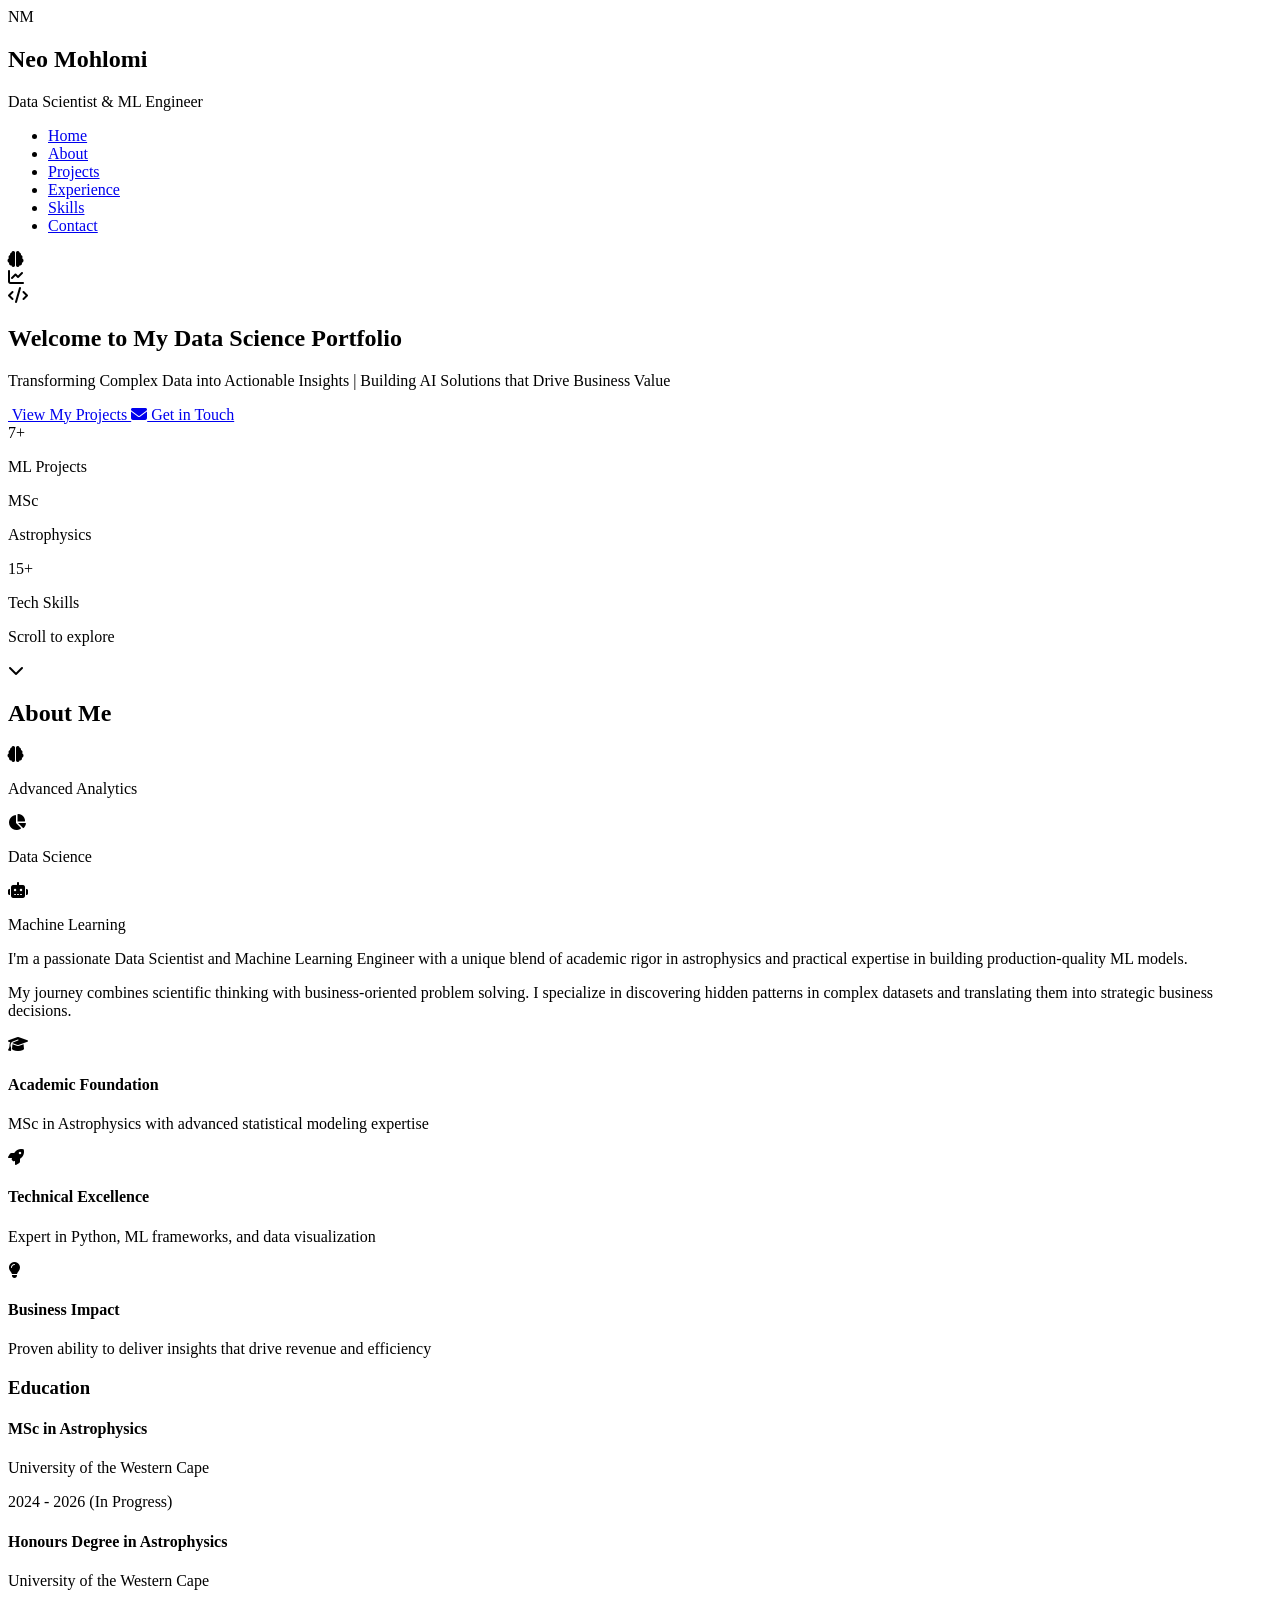
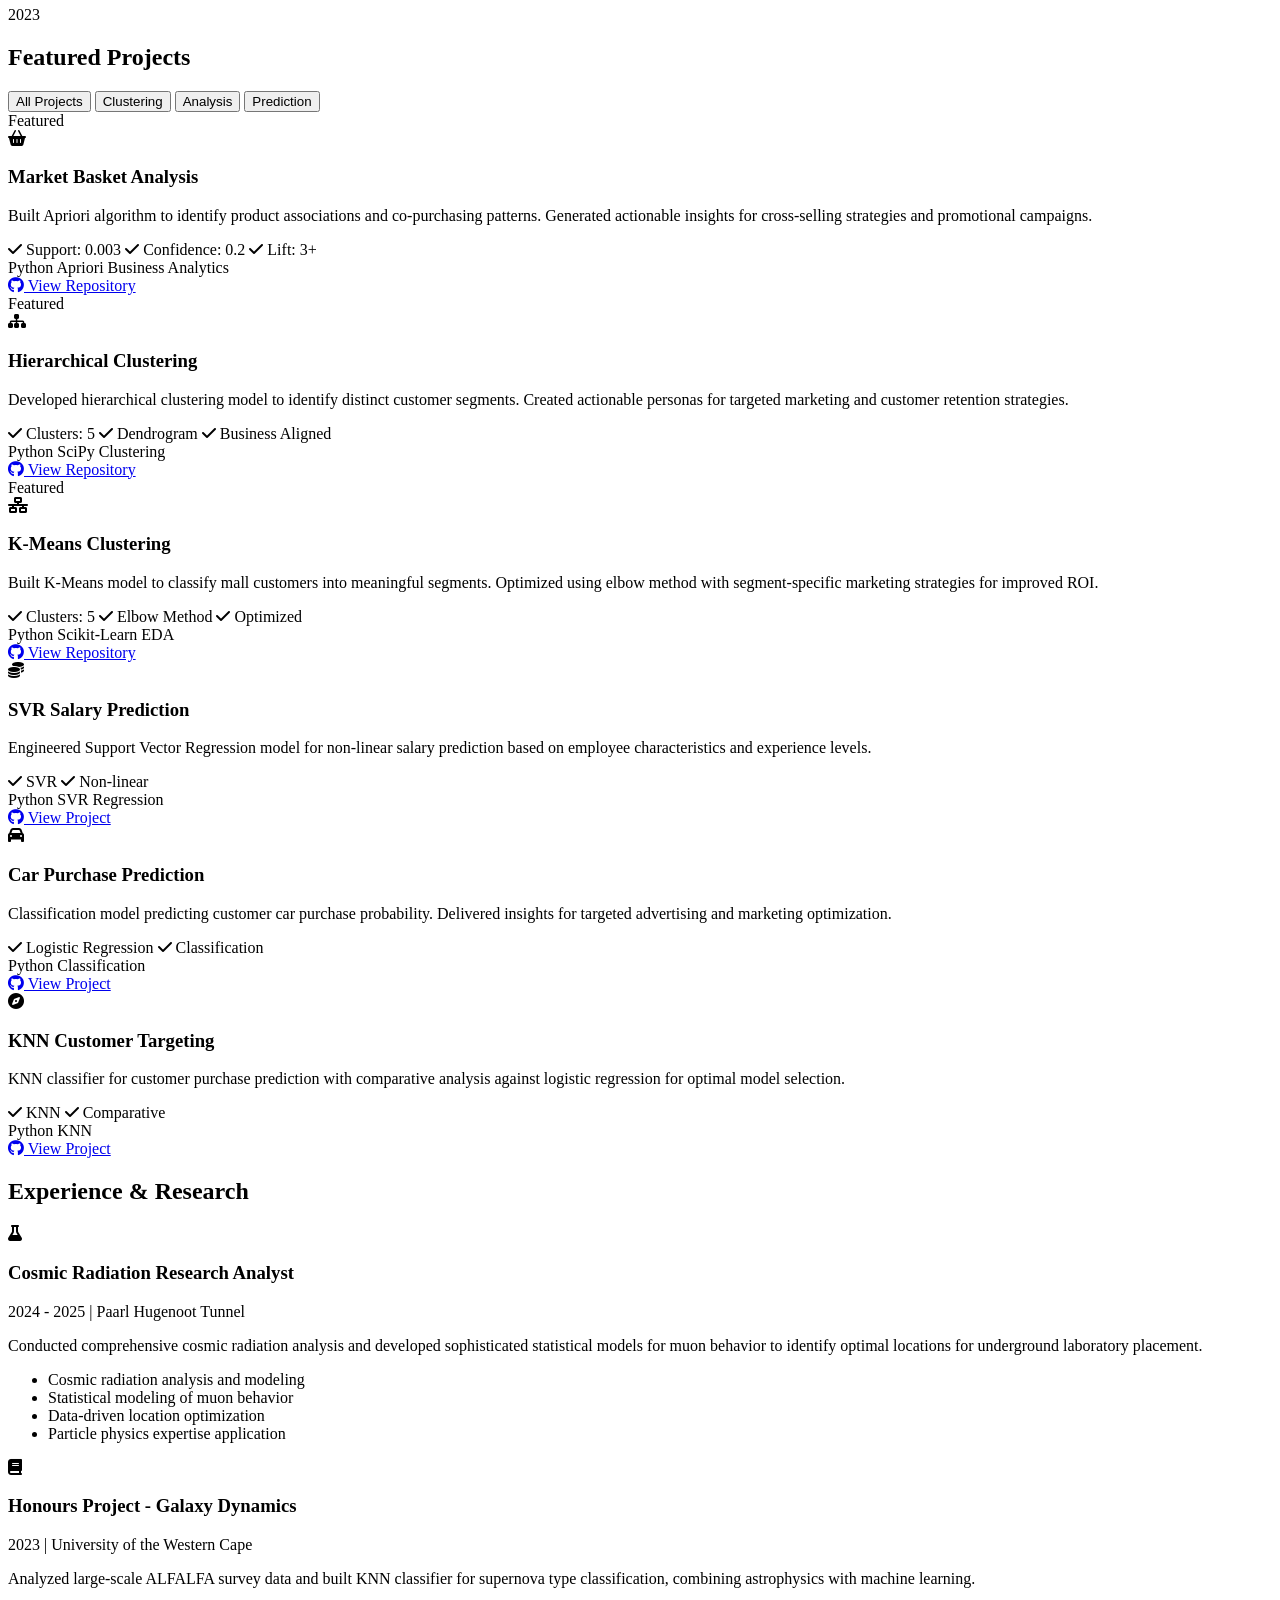
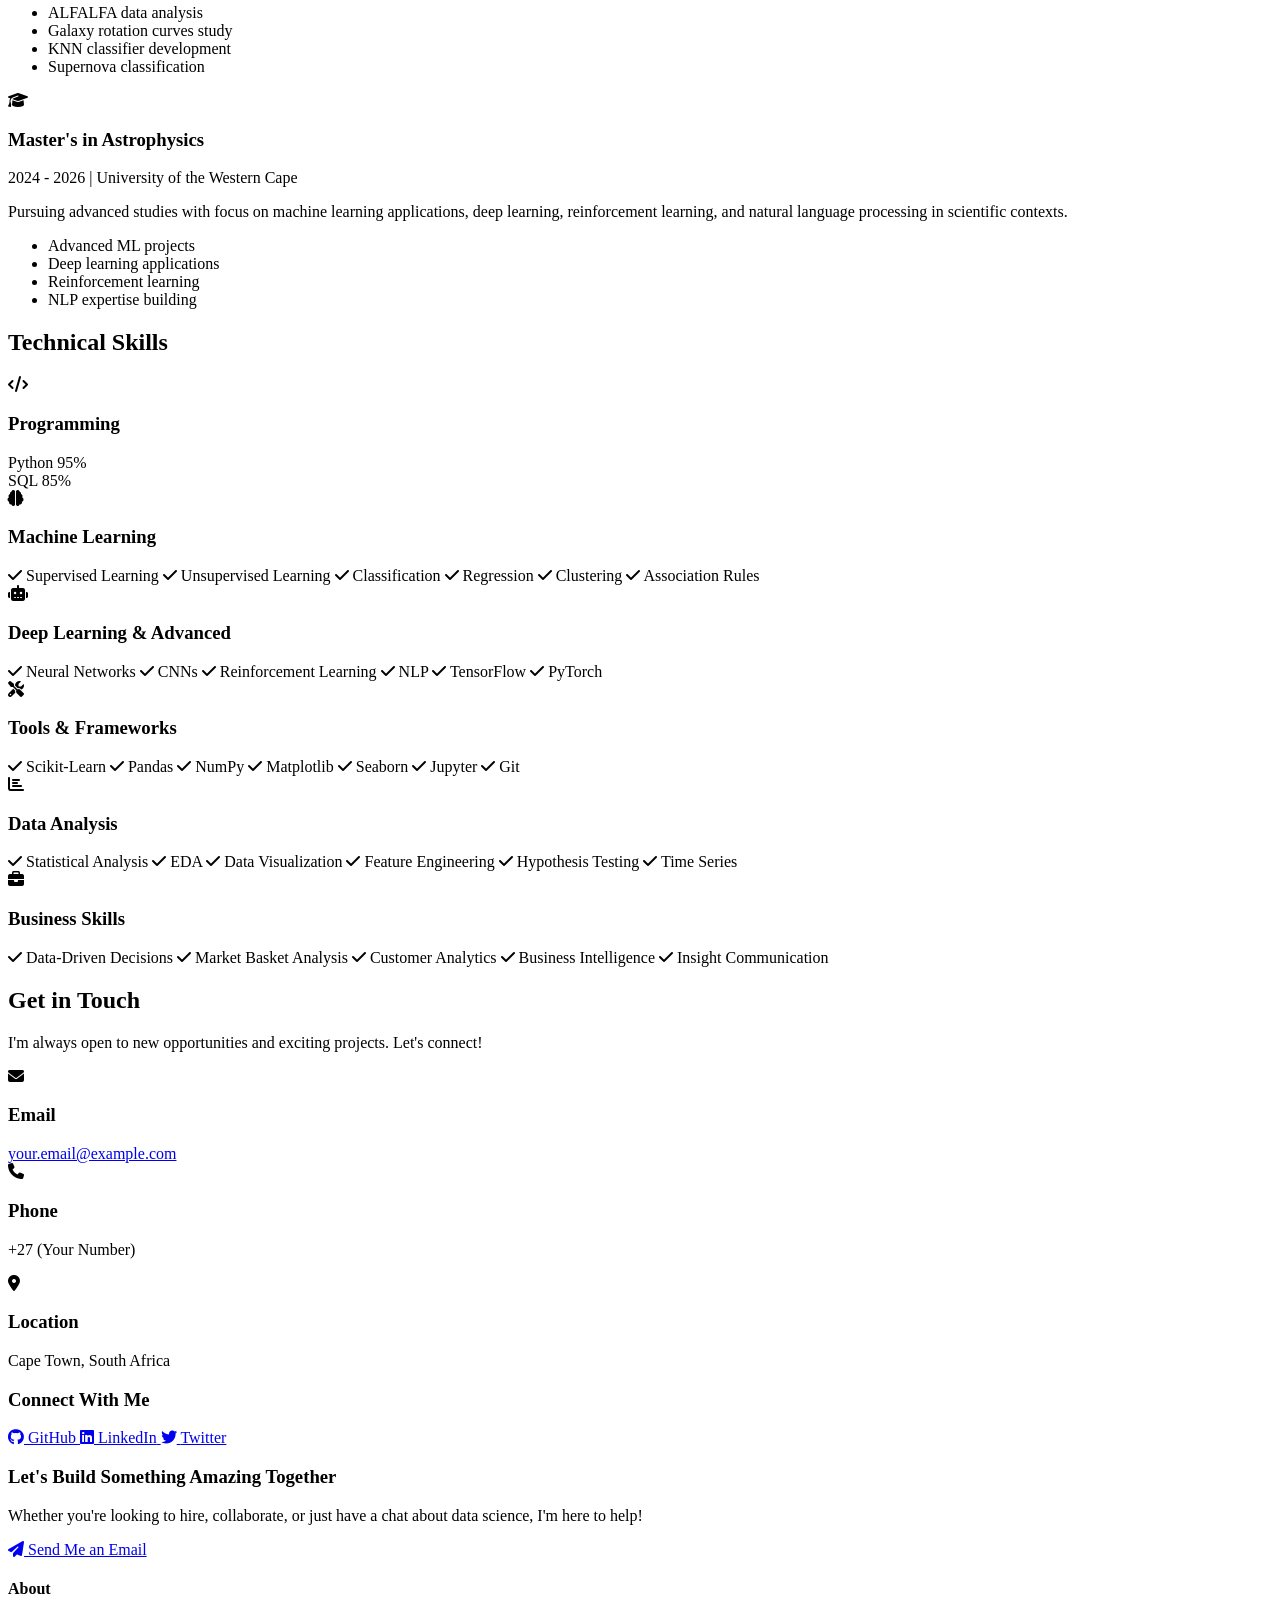
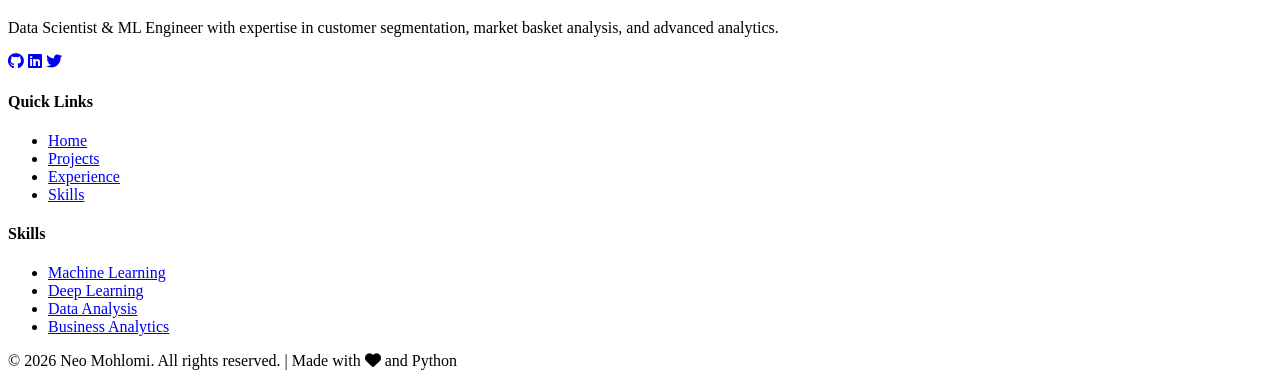
==== index.html @ c32ff7c1 "Add portfolio HTML structure for Neo Mohlomi This HTML file serves as a portfolio for Neo Mohlomi, s" ====
<!DOCTYPE html>
<html lang="en">
<head>
    <meta charset="UTF-8">
    <meta name="viewport" content="width=device-width, initial-scale=1.0">
    <title>Neo Mohlomi - Data Scientist & ML Engineer | Portfolio</title>
    <meta name="description" content="Data Scientist and Machine Learning Engineer portfolio showcasing projects in customer segmentation, market basket analysis, and advanced analytics.">
    <link rel="stylesheet" href="styles.css">
    <link rel="stylesheet" href="https://cdnjs.cloudflare.com/ajax/libs/font-awesome/6.4.0/css/all.min.css">
    <link href="https://fonts.googleapis.com/css2?family=Poppins:wght@300;400;500;600;700;800&display=swap" rel="stylesheet">
</head>
<body>
    <!-- Animated Background -->
    <div class="animated-bg">
        <div class="shape shape-1"></div>
        <div class="shape shape-2"></div>
        <div class="shape shape-3"></div>
        <div class="shape shape-4"></div>
    </div>

    <!-- Navigation -->
    <nav class="navbar">
        <div class="container">
            <div class="nav-brand">
                <div class="logo-circle">NM</div>
                <div>
                    <h1>Neo Mohlomi</h1>
                    <span class="tagline">Data Scientist & ML Engineer</span>
                </div>
            </div>
            <ul class="nav-menu">
                <li><a href="#home" class="nav-link">Home</a></li>
                <li><a href="#about" class="nav-link">About</a></li>
                <li><a href="#projects" class="nav-link">Projects</a></li>
                <li><a href="#experience" class="nav-link">Experience</a></li>
                <li><a href="#skills" class="nav-link">Skills</a></li>
                <li><a href="#contact" class="nav-link">Contact</a></li>
            </ul>
            <div class="hamburger">
                <span></span>
                <span></span>
                <span></span>
            </div>
        </div>
    </nav>

    <!-- Hero Section -->
    <section id="home" class="hero">
        <div class="floating-element floating-1"><i class="fas fa-brain"></i></div>
        <div class="floating-element floating-2"><i class="fas fa-chart-line"></i></div>
        <div class="floating-element floating-3"><i class="fas fa-code"></i></div>
        
        <div class="container">
            <div class="hero-content">
                <h2 class="hero-title">
                    <span class="word">Welcome</span>
                    <span class="word">to</span>
                    <span class="word">My</span>
                    <span class="word">Data</span>
                    <span class="word">Science</span>
                    <span class="word">Portfolio</span>
                </h2>
                <p class="hero-subtitle">
                    Transforming Complex Data into Actionable Insights | Building AI Solutions that Drive Business Value
                </p>
                
                <div class="hero-buttons">
                    <a href="#projects" class="btn btn-primary">
                        <i class="fas fa-projects"></i> View My Projects
                    </a>
                    <a href="#contact" class="btn btn-secondary">
                        <i class="fas fa-envelope"></i> Get in Touch
                    </a>
                </div>

                <div class="hero-stats">
                    <div class="stat-item">
                        <div class="stat-number">7+</div>
                        <p>ML Projects</p>
                    </div>
                    <div class="stat-item">
                        <div class="stat-number">MSc</div>
                        <p>Astrophysics</p>
                    </div>
                    <div class="stat-item">
                        <div class="stat-number">15+</div>
                        <p>Tech Skills</p>
                    </div>
                </div>
            </div>
        </div>

        <div class="scroll-indicator">
            <p>Scroll to explore</p>
            <i class="fas fa-chevron-down"></i>
        </div>
    </section>

    <!-- About Section -->
    <section id="about" class="about">
        <div class="container">
            <h2 class="section-title">
                <span class="title-word">About Me</span>
            </h2>

            <div class="about-content">
                <div class="about-image">
                    <div class="image-container">
                        <div class="image-bg"></div>
                        <div class="floating-card card-1">
                            <i class="fas fa-brain"></i>
                            <p>Advanced Analytics</p>
                        </div>
                        <div class="floating-card card-2">
                            <i class="fas fa-chart-pie"></i>
                            <p>Data Science</p>
                        </div>
                        <div class="floating-card card-3">
                            <i class="fas fa-robot"></i>
                            <p>Machine Learning</p>
                        </div>
                    </div>
                </div>

                <div class="about-text">
                    <p class="lead">
                        I'm a passionate Data Scientist and Machine Learning Engineer with a unique blend of academic rigor in astrophysics and practical expertise in building production-quality ML models.
                    </p>
                    
                    <p>
                        My journey combines scientific thinking with business-oriented problem solving. I specialize in discovering hidden patterns in complex datasets and translating them into strategic business decisions.
                    </p>

                    <div class="about-highlights">
                        <div class="highlight">
                            <i class="fas fa-graduation-cap"></i>
                            <div>
                                <h4>Academic Foundation</h4>
                                <p>MSc in Astrophysics with advanced statistical modeling expertise</p>
                            </div>
                        </div>
                        <div class="highlight">
                            <i class="fas fa-rocket"></i>
                            <div>
                                <h4>Technical Excellence</h4>
                                <p>Expert in Python, ML frameworks, and data visualization</p>
                            </div>
                        </div>
                        <div class="highlight">
                            <i class="fas fa-lightbulb"></i>
                            <div>
                                <h4>Business Impact</h4>
                                <p>Proven ability to deliver insights that drive revenue and efficiency</p>
                            </div>
                        </div>
                    </div>

                    <h3>Education</h3>
                    <div class="education-timeline">
                        <div class="edu-item active">
                            <div class="edu-dot"></div>
                            <h4>MSc in Astrophysics</h4>
                            <p>University of the Western Cape</p>
                            <p class="edu-date">2024 - 2026 (In Progress)</p>
                        </div>
                        <div class="edu-item active">
                            <div class="edu-dot"></div>
                            <h4>Honours Degree in Astrophysics</h4>
                            <p>University of the Western Cape</p>
                            <p class="edu-date">2023</p>
                        </div>
                    </div>
                </div>
            </div>
        </div>
    </section>

    <!-- Projects Section -->
    <section id="projects" class="projects">
        <div class="container">
            <h2 class="section-title">Featured Projects</h2>
            
            <div class="projects-filter">
                <button class="filter-btn active" data-filter="all">All Projects</button>
                <button class="filter-btn" data-filter="clustering">Clustering</button>
                <button class="filter-btn" data-filter="analysis">Analysis</button>
                <button class="filter-btn" data-filter="prediction">Prediction</button>
            </div>

            <div class="projects-grid">
                <!-- Market Basket Analysis -->
                <div class="project-card" data-category="analysis">
                    <div class="project-badge">Featured</div>
                    <div class="project-header">
                        <div class="project-icon">
                            <i class="fas fa-shopping-basket"></i>
                        </div>
                        <h3>Market Basket Analysis</h3>
                    </div>
                    <div class="project-body">
                        <p class="project-description">
                            Built Apriori algorithm to identify product associations and co-purchasing patterns. Generated actionable insights for cross-selling strategies and promotional campaigns.
                        </p>
                        <div class="project-metrics">
                            <span class="metric"><i class="fas fa-check"></i> Support: 0.003</span>
                            <span class="metric"><i class="fas fa-check"></i> Confidence: 0.2</span>
                            <span class="metric"><i class="fas fa-check"></i> Lift: 3+</span>
                        </div>
                        <div class="tech-stack">
                            <span class="tech-tag">Python</span>
                            <span class="tech-tag">Apriori</span>
                            <span class="tech-tag">Business Analytics</span>
                        </div>
                    </div>
                    <div class="project-footer">
                        <a href="https://github.com/neo-mohlomi/Market-Basket-Analysis-Apriori-" class="btn btn-small btn-primary" target="_blank">
                            <i class="fab fa-github"></i> View Repository
                        </a>
                    </div>
                </div>

                <!-- Hierarchical Clustering -->
                <div class="project-card" data-category="clustering">
                    <div class="project-badge">Featured</div>
                    <div class="project-header">
                        <div class="project-icon">
                            <i class="fas fa-sitemap"></i>
                        </div>
                        <h3>Hierarchical Clustering</h3>
                    </div>
                    <div class="project-body">
                        <p class="project-description">
                            Developed hierarchical clustering model to identify distinct customer segments. Created actionable personas for targeted marketing and customer retention strategies.
                        </p>
                        <div class="project-metrics">
                            <span class="metric"><i class="fas fa-check"></i> Clusters: 5</span>
                            <span class="metric"><i class="fas fa-check"></i> Dendrogram</span>
                            <span class="metric"><i class="fas fa-check"></i> Business Aligned</span>
                        </div>
                        <div class="tech-stack">
                            <span class="tech-tag">Python</span>
                            <span class="tech-tag">SciPy</span>
                            <span class="tech-tag">Clustering</span>
                        </div>
                    </div>
                    <div class="project-footer">
                        <a href="https://github.com/neo-mohlomi/Customer-segmentation-using-Hierarchical-Clustering" class="btn btn-small btn-primary" target="_blank">
                            <i class="fab fa-github"></i> View Repository
                        </a>
                    </div>
                </div>

                <!-- K-Means Clustering -->
                <div class="project-card" data-category="clustering">
                    <div class="project-badge">Featured</div>
                    <div class="project-header">
                        <div class="project-icon">
                            <i class="fas fa-network-wired"></i>
                        </div>
                        <h3>K-Means Clustering</h3>
                    </div>
                    <div class="project-body">
                        <p class="project-description">
                            Built K-Means model to classify mall customers into meaningful segments. Optimized using elbow method with segment-specific marketing strategies for improved ROI.
                        </p>
                        <div class="project-metrics">
                            <span class="metric"><i class="fas fa-check"></i> Clusters: 5</span>
                            <span class="metric"><i class="fas fa-check"></i> Elbow Method</span>
                            <span class="metric"><i class="fas fa-check"></i> Optimized</span>
                        </div>
                        <div class="tech-stack">
                            <span class="tech-tag">Python</span>
                            <span class="tech-tag">Scikit-Learn</span>
                            <span class="tech-tag">EDA</span>
                        </div>
                    </div>
                    <div class="project-footer">
                        <a href="https://github.com/neo-mohlomi/Customer-segmentation-using-K-Means-Clustering-" class="btn btn-small btn-primary" target="_blank">
                            <i class="fab fa-github"></i> View Repository
                        </a>
                    </div>
                </div>

                <!-- SVR Salary Prediction -->
                <div class="project-card" data-category="prediction">
                    <div class="project-header">
                        <div class="project-icon">
                            <i class="fas fa-coins"></i>
                        </div>
                        <h3>SVR Salary Prediction</h3>
                    </div>
                    <div class="project-body">
                        <p class="project-description">
                            Engineered Support Vector Regression model for non-linear salary prediction based on employee characteristics and experience levels.
                        </p>
                        <div class="project-metrics">
                            <span class="metric"><i class="fas fa-check"></i> SVR</span>
                            <span class="metric"><i class="fas fa-check"></i> Non-linear</span>
                        </div>
                        <div class="tech-stack">
                            <span class="tech-tag">Python</span>
                            <span class="tech-tag">SVR</span>
                            <span class="tech-tag">Regression</span>
                        </div>
                    </div>
                    <div class="project-footer">
                        <a href="https://github.com/neo-mohlomi/Predicting-employee-salaries-using-SVR" class="btn btn-small btn-primary" target="_blank">
                            <i class="fab fa-github"></i> View Project
                        </a>
                    </div>
                </div>

                <!-- Logistic Regression -->
                <div class="project-card" data-category="prediction">
                    <div class="project-header">
                        <div class="project-icon">
                            <i class="fas fa-car"></i>
                        </div>
                        <h3>Car Purchase Prediction</h3>
                    </div>
                    <div class="project-body">
                        <p class="project-description">
                            Classification model predicting customer car purchase probability. Delivered insights for targeted advertising and marketing optimization.
                        </p>
                        <div class="project-metrics">
                            <span class="metric"><i class="fas fa-check"></i> Logistic Regression</span>
                            <span class="metric"><i class="fas fa-check"></i> Classification</span>
                        </div>
                        <div class="tech-stack">
                            <span class="tech-tag">Python</span>
                            <span class="tech-tag">Classification</span>
                        </div>
                    </div>
                    <div class="project-footer">
                        <a href="https://github.com/neo-mohlomi/Predicting-whether-or-not-a-customer-wil-buy-a-car-using-Logistic-Regression-" class="btn btn-small btn-primary" target="_blank">
                            <i class="fab fa-github"></i> View Project
                        </a>
                    </div>
                </div>

                <!-- KNN -->
                <div class="project-card" data-category="prediction">
                    <div class="project-header">
                        <div class="project-icon">
                            <i class="fas fa-compass"></i>
                        </div>
                        <h3>KNN Customer Targeting</h3>
                    </div>
                    <div class="project-body">
                        <p class="project-description">
                            KNN classifier for customer purchase prediction with comparative analysis against logistic regression for optimal model selection.
                        </p>
                        <div class="project-metrics">
                            <span class="metric"><i class="fas fa-check"></i> KNN</span>
                            <span class="metric"><i class="fas fa-check"></i> Comparative</span>
                        </div>
                        <div class="tech-stack">
                            <span class="tech-tag">Python</span>
                            <span class="tech-tag">KNN</span>
                        </div>
                    </div>
                    <div class="project-footer">
                        <a href="https://github.com/neo-mohlomi/Predicting-whether-or-not-a-customer-will-buy-a-car-using-KNN" class="btn btn-small btn-primary" target="_blank">
                            <i class="fab fa-github"></i> View Project
                        </a>
                    </div>
                </div>
            </div>
        </div>
    </section>

    <!-- Experience Section -->
    <section id="experience" class="experience">
        <div class="container">
            <h2 class="section-title">Experience & Research</h2>

            <div class="timeline">
                <div class="timeline-item">
                    <div class="timeline-marker">
                        <i class="fas fa-flask"></i>
                    </div>
                    <div class="timeline-content">
                        <h3>Cosmic Radiation Research Analyst</h3>
                        <p class="timeline-date">2024 - 2025 | Paarl Hugenoot Tunnel</p>
                        <p class="timeline-description">
                            Conducted comprehensive cosmic radiation analysis and developed sophisticated statistical models for muon behavior to identify optimal locations for underground laboratory placement.
                        </p>
                        <ul class="timeline-details">
                            <li>Cosmic radiation analysis and modeling</li>
                            <li>Statistical modeling of muon behavior</li>
                            <li>Data-driven location optimization</li>
                            <li>Particle physics expertise application</li>
                        </ul>
                    </div>
                </div>

                <div class="timeline-item">
                    <div class="timeline-marker">
                        <i class="fas fa-book"></i>
                    </div>
                    <div class="timeline-content">
                        <h3>Honours Project - Galaxy Dynamics</h3>
                        <p class="timeline-date">2023 | University of the Western Cape</p>
                        <p class="timeline-description">
                            Analyzed large-scale ALFALFA survey data and built KNN classifier for supernova type classification, combining astrophysics with machine learning.
                        </p>
                        <ul class="timeline-details">
                            <li>ALFALFA data analysis</li>
                            <li>Galaxy rotation curves study</li>
                            <li>KNN classifier development</li>
                            <li>Supernova classification</li>
                        </ul>
                    </div>
                </div>

                <div class="timeline-item">
                    <div class="timeline-marker">
                        <i class="fas fa-graduation-cap"></i>
                    </div>
                    <div class="timeline-content">
                        <h3>Master's in Astrophysics</h3>
                        <p class="timeline-date">2024 - 2026 | University of the Western Cape</p>
                        <p class="timeline-description">
                            Pursuing advanced studies with focus on machine learning applications, deep learning, reinforcement learning, and natural language processing in scientific contexts.
                        </p>
                        <ul class="timeline-details">
                            <li>Advanced ML projects</li>
                            <li>Deep learning applications</li>
                            <li>Reinforcement learning</li>
                            <li>NLP expertise building</li>
                        </ul>
                    </div>
                </div>
            </div>
        </div>
    </section>

    <!-- Skills Section -->
    <section id="skills" class="skills">
        <div class="container">
            <h2 class="section-title">Technical Skills</h2>

            <div class="skills-grid">
                <!-- Programming Languages -->
                <div class="skill-category">
                    <div class="skill-header">
                        <i class="fas fa-code"></i>
                        <h3>Programming</h3>
                    </div>
                    <div class="skill-bars">
                        <div class="skill-item">
                            <div class="skill-info">
                                <span class="skill-name">Python</span>
                                <span class="skill-percent">95%</span>
                            </div>
                            <div class="skill-bar">
                                <div class="skill-progress" style="width: 95%"></div>
                            </div>
                        </div>
                        <div class="skill-item">
                            <div class="skill-info">
                                <span class="skill-name">SQL</span>
                                <span class="skill-percent">85%</span>
                            </div>
                            <div class="skill-bar">
                                <div class="skill-progress" style="width: 85%"></div>
                            </div>
                        </div>
                    </div>
                </div>

                <!-- Machine Learning -->
                <div class="skill-category">
                    <div class="skill-header">
                        <i class="fas fa-brain"></i>
                        <h3>Machine Learning</h3>
                    </div>
                    <div class="skill-tags">
                        <span class="skill-tag"><i class="fas fa-check"></i> Supervised Learning</span>
                        <span class="skill-tag"><i class="fas fa-check"></i> Unsupervised Learning</span>
                        <span class="skill-tag"><i class="fas fa-check"></i> Classification</span>
                        <span class="skill-tag"><i class="fas fa-check"></i> Regression</span>
                        <span class="skill-tag"><i class="fas fa-check"></i> Clustering</span>
                        <span class="skill-tag"><i class="fas fa-check"></i> Association Rules</span>
                    </div>
                </div>

                <!-- Deep Learning -->
                <div class="skill-category">
                    <div class="skill-header">
                        <i class="fas fa-robot"></i>
                        <h3>Deep Learning & Advanced</h3>
                    </div>
                    <div class="skill-tags">
                        <span class="skill-tag"><i class="fas fa-check"></i> Neural Networks</span>
                        <span class="skill-tag"><i class="fas fa-check"></i> CNNs</span>
                        <span class="skill-tag"><i class="fas fa-check"></i> Reinforcement Learning</span>
                        <span class="skill-tag"><i class="fas fa-check"></i> NLP</span>
                        <span class="skill-tag"><i class="fas fa-check"></i> TensorFlow</span>
                        <span class="skill-tag"><i class="fas fa-check"></i> PyTorch</span>
                    </div>
                </div>

                <!-- Tools & Frameworks -->
                <div class="skill-category">
                    <div class="skill-header">
                        <i class="fas fa-tools"></i>
                        <h3>Tools & Frameworks</h3>
                    </div>
                    <div class="skill-tags">
                        <span class="skill-tag"><i class="fas fa-check"></i> Scikit-Learn</span>
                        <span class="skill-tag"><i class="fas fa-check"></i> Pandas</span>
                        <span class="skill-tag"><i class="fas fa-check"></i> NumPy</span>
                        <span class="skill-tag"><i class="fas fa-check"></i> Matplotlib</span>
                        <span class="skill-tag"><i class="fas fa-check"></i> Seaborn</span>
                        <span class="skill-tag"><i class="fas fa-check"></i> Jupyter</span>
                        <span class="skill-tag"><i class="fas fa-check"></i> Git</span>
                    </div>
                </div>

                <!-- Data Analysis -->
                <div class="skill-category">
                    <div class="skill-header">
                        <i class="fas fa-chart-bar"></i>
                        <h3>Data Analysis</h3>
                    </div>
                    <div class="skill-tags">
                        <span class="skill-tag"><i class="fas fa-check"></i> Statistical Analysis</span>
                        <span class="skill-tag"><i class="fas fa-check"></i> EDA</span>
                        <span class="skill-tag"><i class="fas fa-check"></i> Data Visualization</span>
                        <span class="skill-tag"><i class="fas fa-check"></i> Feature Engineering</span>
                        <span class="skill-tag"><i class="fas fa-check"></i> Hypothesis Testing</span>
                        <span class="skill-tag"><i class="fas fa-check"></i> Time Series</span>
                    </div>
                </div>

                <!-- Business Skills -->
                <div class="skill-category">
                    <div class="skill-header">
                        <i class="fas fa-briefcase"></i>
                        <h3>Business Skills</h3>
                    </div>
                    <div class="skill-tags">
                        <span class="skill-tag"><i class="fas fa-check"></i> Data-Driven Decisions</span>
                        <span class="skill-tag"><i class="fas fa-check"></i> Market Basket Analysis</span>
                        <span class="skill-tag"><i class="fas fa-check"></i> Customer Analytics</span>
                        <span class="skill-tag"><i class="fas fa-check"></i> Business Intelligence</span>
                        <span class="skill-tag"><i class="fas fa-check"></i> Insight Communication</span>
                    </div>
                </div>
            </div>
        </div>
    </section>

    <!-- Contact Section -->
    <section id="contact" class="contact">
        <div class="container">
            <h2 class="section-title">Get in Touch</h2>
            <p class="section-subtitle">I'm always open to new opportunities and exciting projects. Let's connect!</p>

            <div class="contact-content">
                <div class="contact-methods">
                    <div class="contact-item">
                        <div class="contact-icon">
                            <i class="fas fa-envelope"></i>
                        </div>
                        <div>
                            <h3>Email</h3>
                            <a href="mailto:your.email@example.com">your.email@example.com</a>
                        </div>
                    </div>
                    <div class="contact-item">
                        <div class="contact-icon">
                            <i class="fas fa-phone"></i>
                        </div>
                        <div>
                            <h3>Phone</h3>
                            <p>+27 (Your Number)</p>
                        </div>
                    </div>
                    <div class="contact-item">
                        <div class="contact-icon">
                            <i class="fas fa-map-marker-alt"></i>
                        </div>
                        <div>
                            <h3>Location</h3>
                            <p>Cape Town, South Africa</p>
                        </div>
                    </div>
                </div>

                <div class="social-section">
                    <h3>Connect With Me</h3>
                    <div class="social-links">
                        <a href="https://github.com/neo-mohlomi" class="social-link github" target="_blank">
                            <i class="fab fa-github"></i>
                            <span>GitHub</span>
                        </a>
                        <a href="https://linkedin.com/in/neo-mohlomi" class="social-link linkedin" target="_blank">
                            <i class="fab fa-linkedin"></i>
                            <span>LinkedIn</span>
                        </a>
                        <a href="https://twitter.com/neo-mohlomi" class="social-link twitter" target="_blank">
                            <i class="fab fa-twitter"></i>
                            <span>Twitter</span>
                        </a>
                    </div>
                </div>
            </div>

            <div class="cta-box">
                <h3>Let's Build Something Amazing Together</h3>
                <p>Whether you're looking to hire, collaborate, or just have a chat about data science, I'm here to help!</p>
                <a href="mailto:your.email@example.com" class="btn btn-primary">
                    <i class="fas fa-paper-plane"></i> Send Me an Email
                </a>
            </div>
        </div>
    </section>

    <!-- Footer -->
    <footer class="footer">
        <div class="container">
            <div class="footer-content">
                <div class="footer-section">
                    <h4>About</h4>
                    <p>Data Scientist & ML Engineer with expertise in customer segmentation, market basket analysis, and advanced analytics.</p>
                    <div class="footer-socials">
                        <a href="https://github.com/neo-mohlomi" target="_blank"><i class="fab fa-github"></i></a>
                        <a href="https://linkedin.com/in/neo-mohlomi" target="_blank"><i class="fab fa-linkedin"></i></a>
                        <a href="https://twitter.com/neo-mohlomi" target="_blank"><i class="fab fa-twitter"></i></a>
                    </div>
                </div>
                <div class="footer-section">
                    <h4>Quick Links</h4>
                    <ul>
                        <li><a href="#home">Home</a></li>
                        <li><a href="#projects">Projects</a></li>
                        <li><a href="#experience">Experience</a></li>
                        <li><a href="#skills">Skills</a></li>
                    </ul>
                </div>
                <div class="footer-section">
                    <h4>Skills</h4>
                    <ul>
                        <li><a href="#skills">Machine Learning</a></li>
                        <li><a href="#skills">Deep Learning</a></li>
                        <li><a href="#skills">Data Analysis</a></li>
                        <li><a href="#skills">Business Analytics</a></li>
                    </ul>
                </div>
            </div>
            <div class="footer-bottom">
                <p>&copy; 2026 Neo Mohlomi. All rights reserved. | Made with <i class="fas fa-heart"></i> and Python</p>
            </div>
        </div>
    </footer>

    <script src="script.js"></script>
</body>
</html>
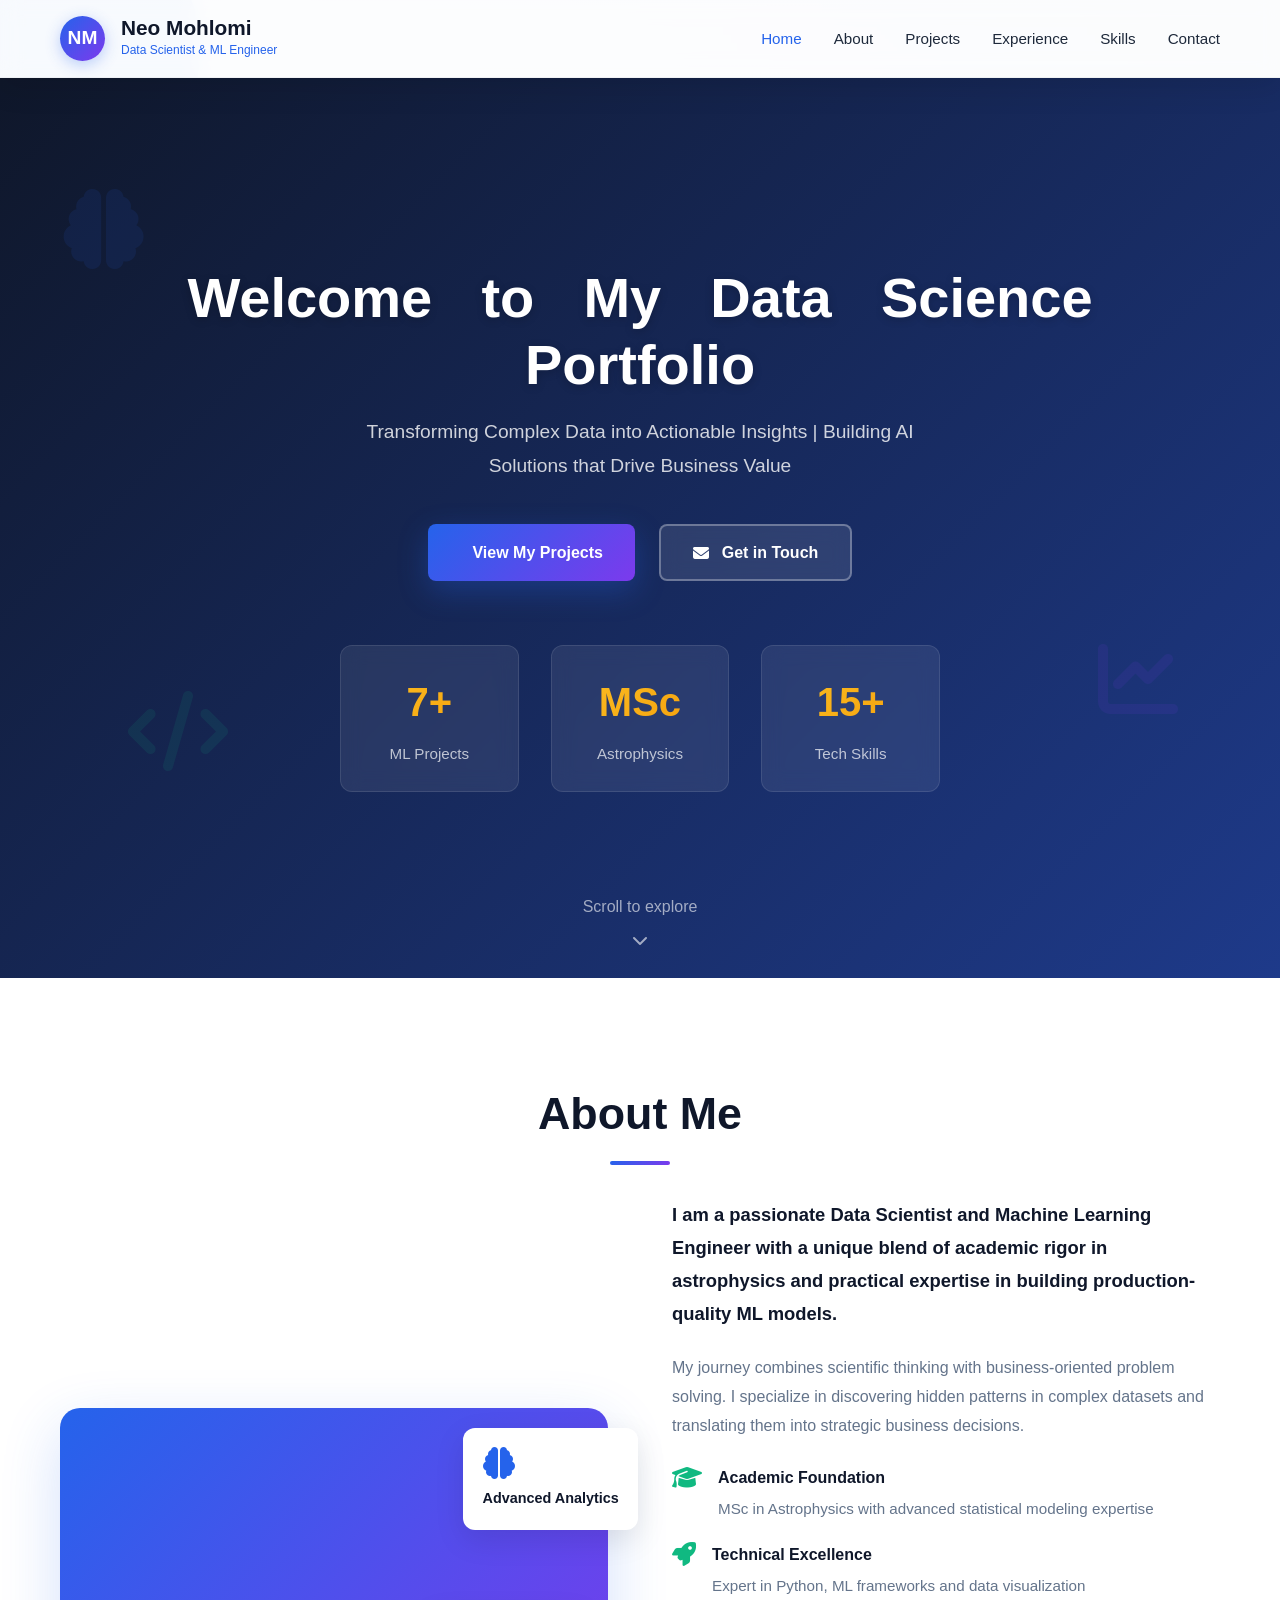
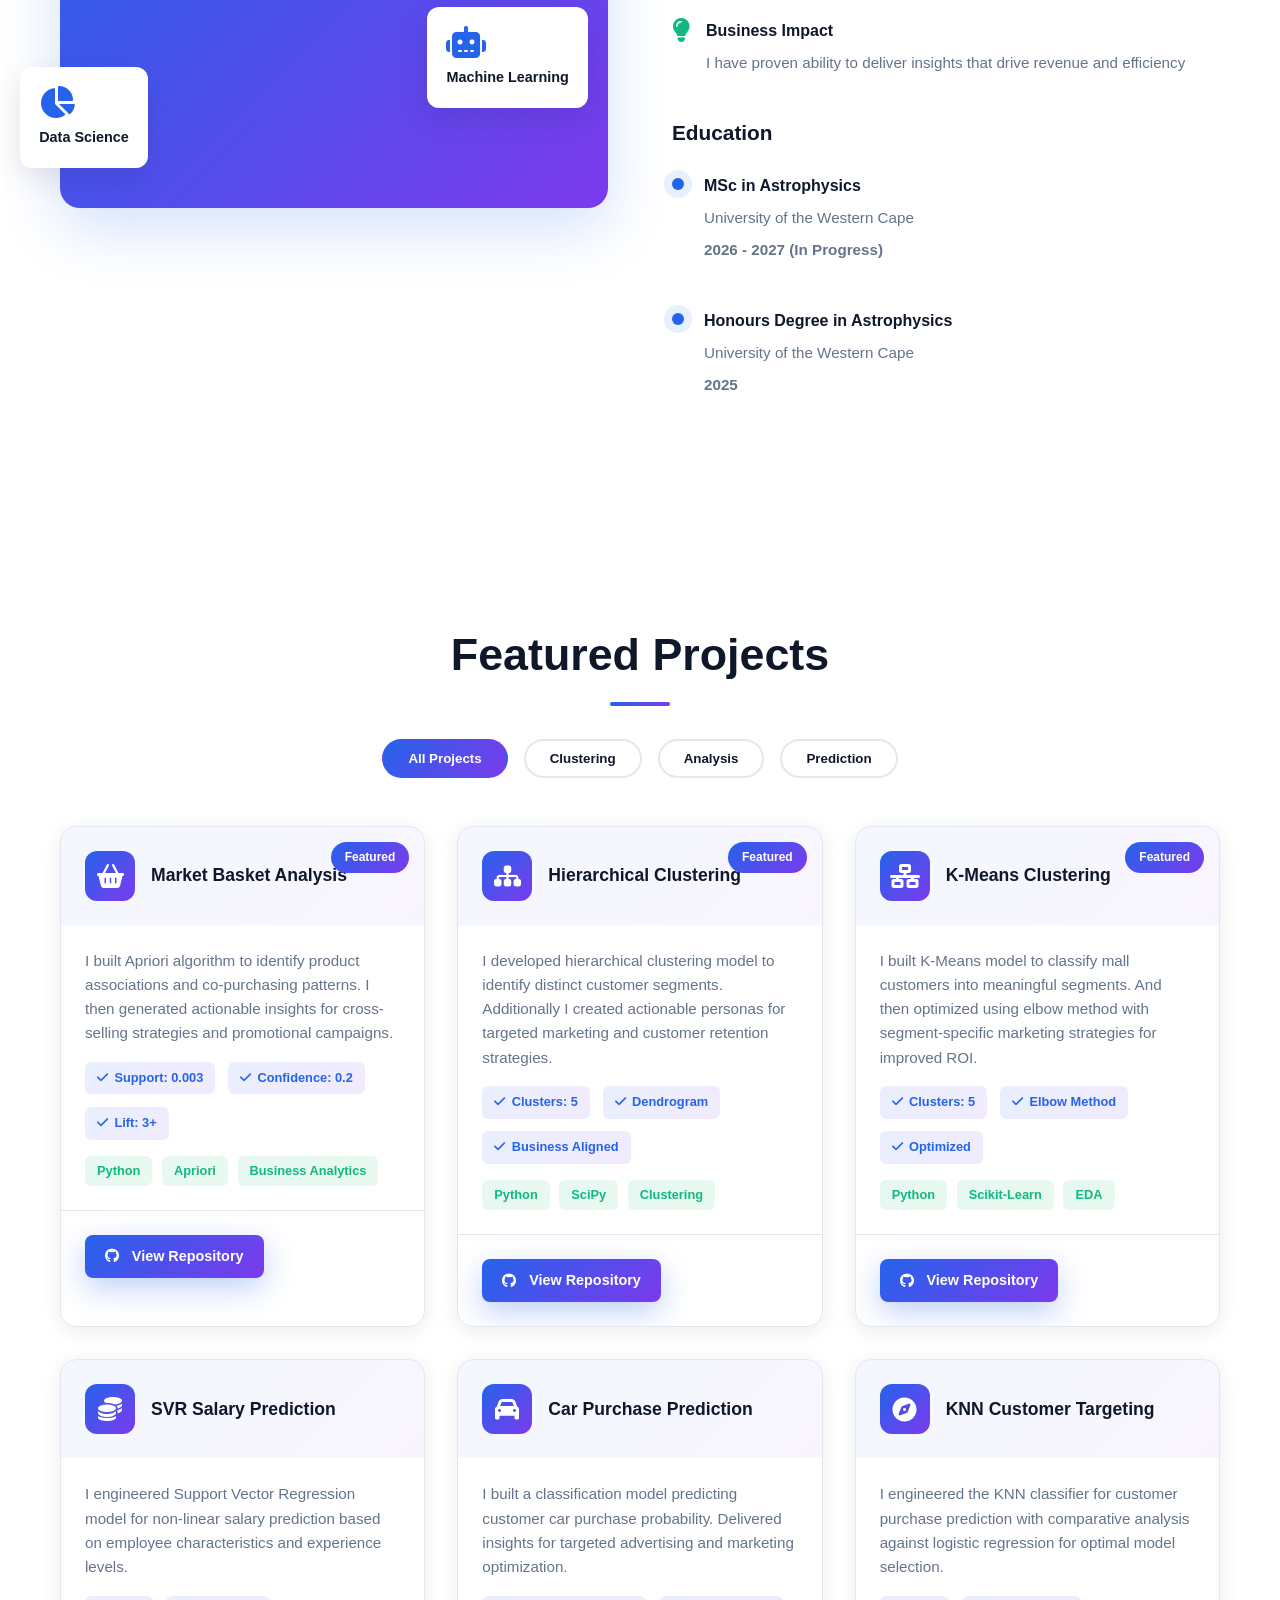
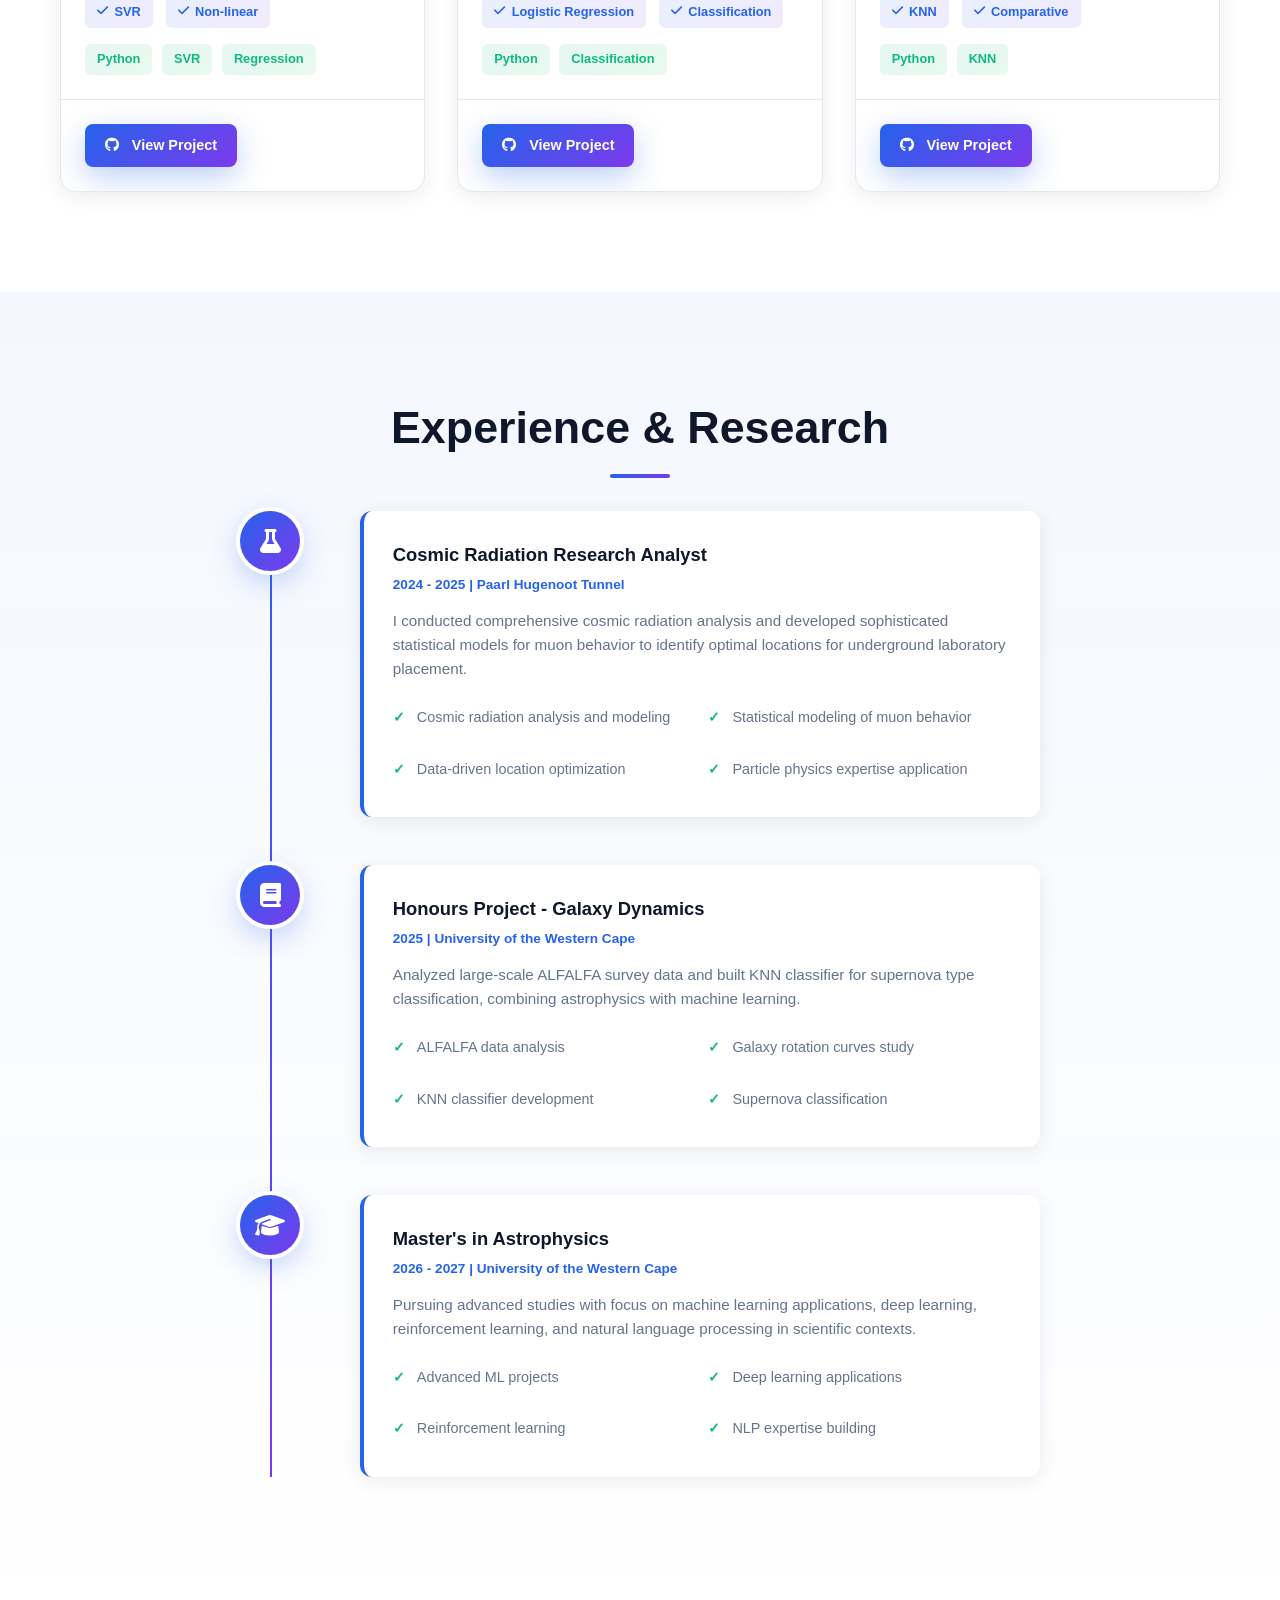
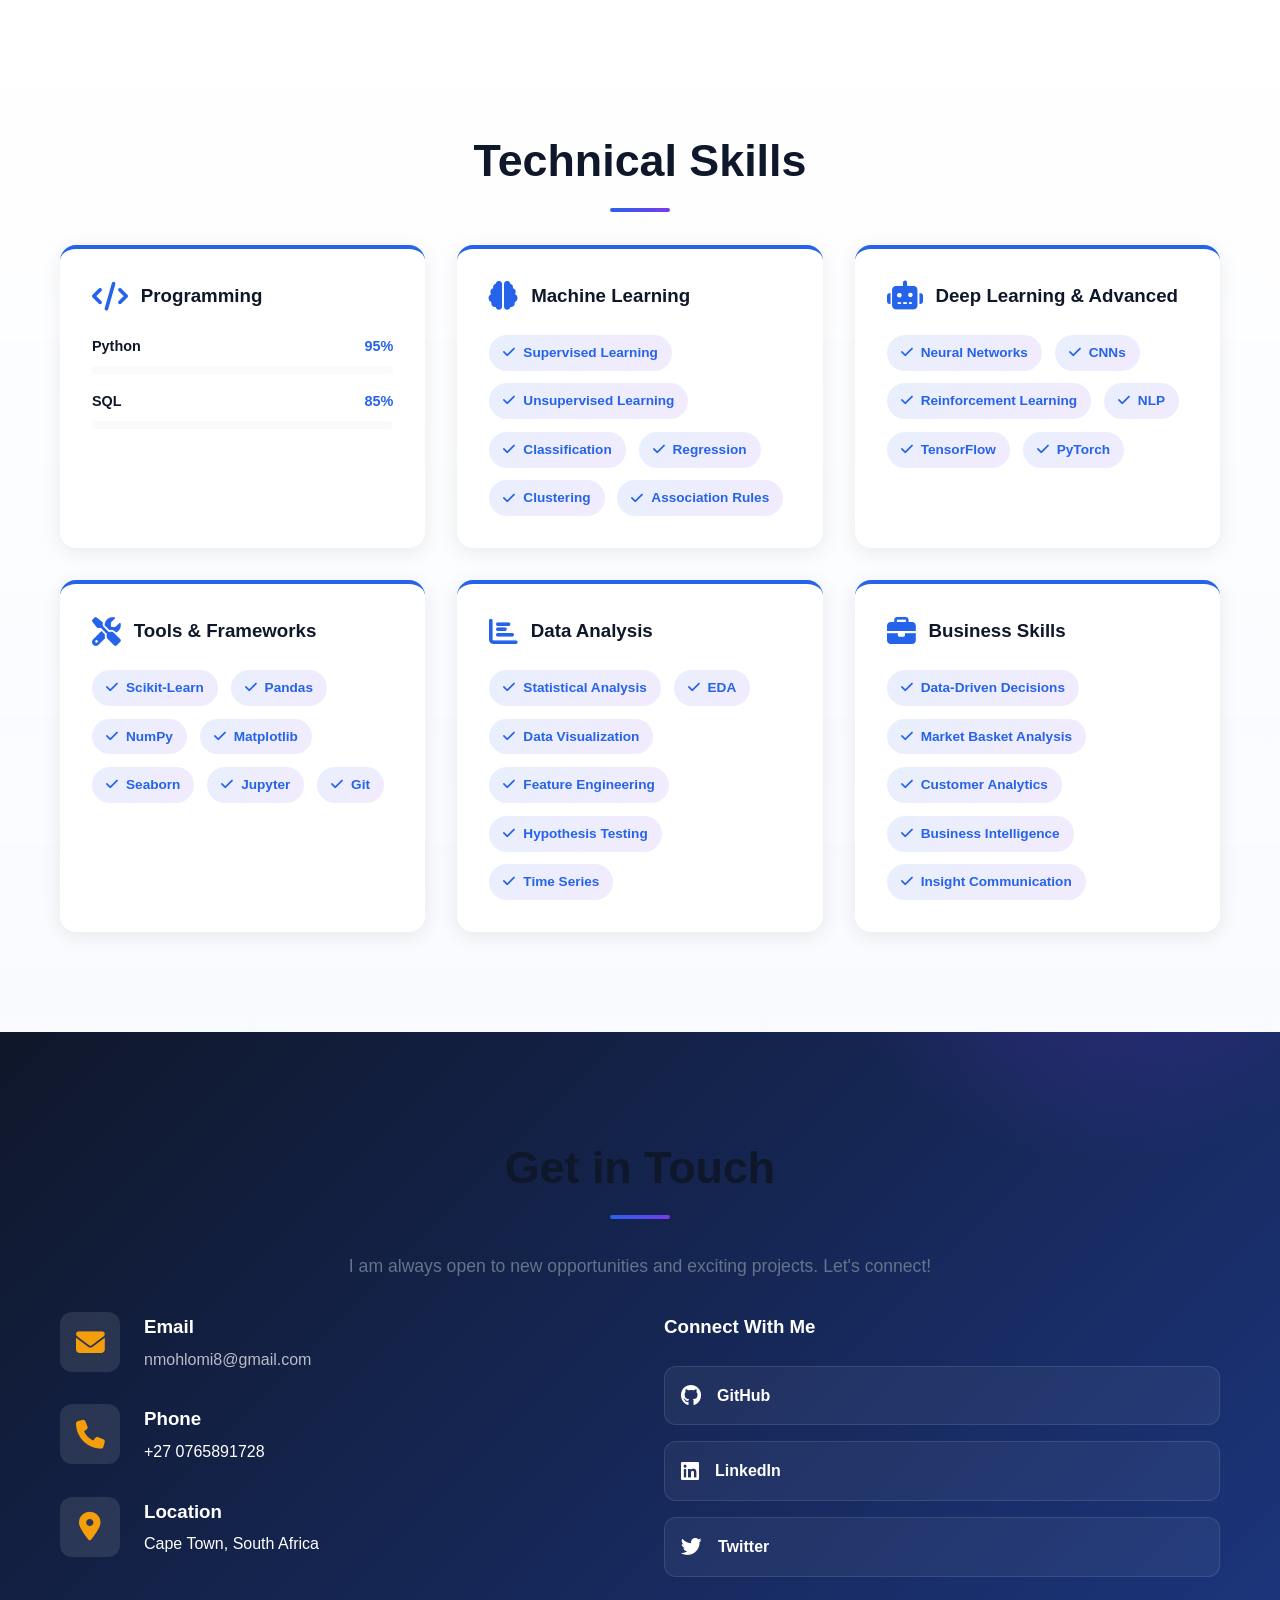
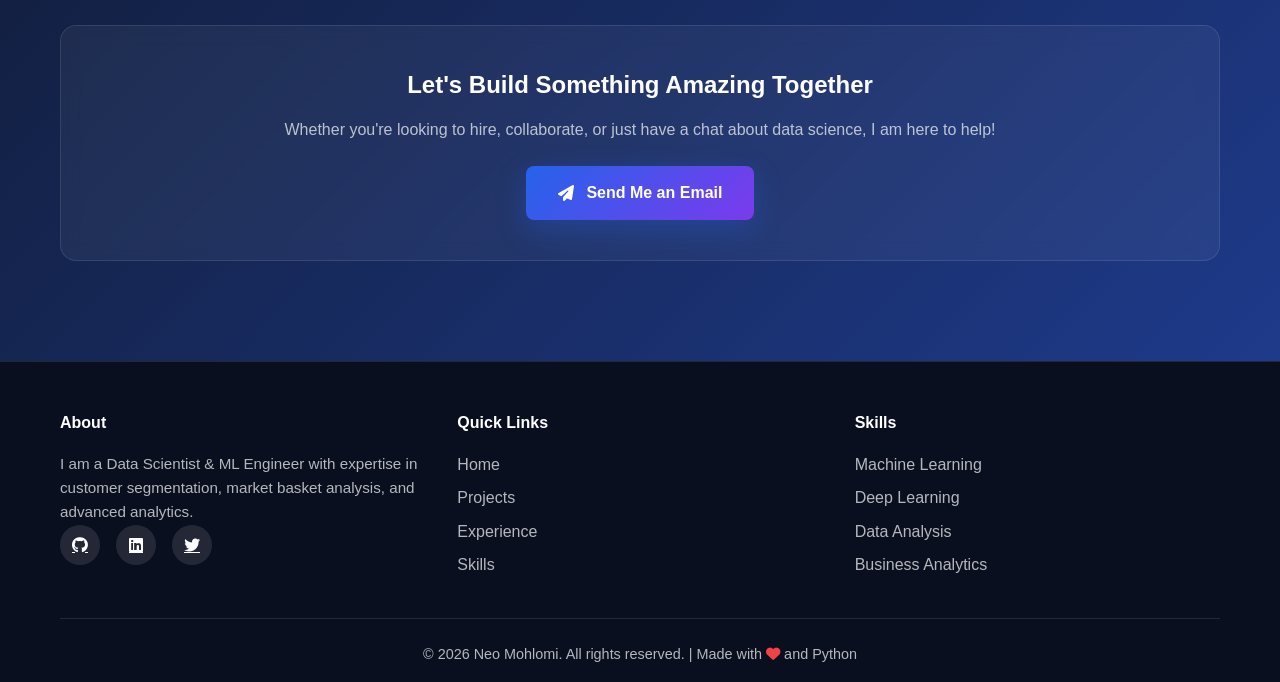
==== commit 69271875: "Refine text for clarity and consistency in index.html Updated various sentences for improved clarity" ====
--- a/index.html
+++ b/index.html
@@ -124,7 +124,7 @@
 
                 <div class="about-text">
                     <p class="lead">
-                        I'm a passionate Data Scientist and Machine Learning Engineer with a unique blend of academic rigor in astrophysics and practical expertise in building production-quality ML models.
+                        I am a passionate Data Scientist and Machine Learning Engineer with a unique blend of academic rigor in astrophysics and practical expertise in building production-quality ML models.
                     </p>
                     
                     <p>
@@ -143,14 +143,14 @@
                             <i class="fas fa-rocket"></i>
                             <div>
                                 <h4>Technical Excellence</h4>
-                                <p>Expert in Python, ML frameworks, and data visualization</p>
+                                <p>Expert in Python, ML frameworks and data visualization</p>
                             </div>
                         </div>
                         <div class="highlight">
                             <i class="fas fa-lightbulb"></i>
                             <div>
                                 <h4>Business Impact</h4>
-                                <p>Proven ability to deliver insights that drive revenue and efficiency</p>
+                                <p>I have proven ability to deliver insights that drive revenue and efficiency</p>
                             </div>
                         </div>
                     </div>
@@ -161,13 +161,13 @@
                             <div class="edu-dot"></div>
                             <h4>MSc in Astrophysics</h4>
                             <p>University of the Western Cape</p>
-                            <p class="edu-date">2024 - 2026 (In Progress)</p>
+                            <p class="edu-date">2026 - 2027 (In Progress)</p>
                         </div>
                         <div class="edu-item active">
                             <div class="edu-dot"></div>
                             <h4>Honours Degree in Astrophysics</h4>
                             <p>University of the Western Cape</p>
-                            <p class="edu-date">2023</p>
+                            <p class="edu-date">2025</p>
                         </div>
                     </div>
                 </div>
@@ -199,7 +199,7 @@
                     </div>
                     <div class="project-body">
                         <p class="project-description">
-                            Built Apriori algorithm to identify product associations and co-purchasing patterns. Generated actionable insights for cross-selling strategies and promotional campaigns.
+                            I built Apriori algorithm to identify product associations and co-purchasing patterns. I then generated actionable insights for cross-selling strategies and promotional campaigns.
                         </p>
                         <div class="project-metrics">
                             <span class="metric"><i class="fas fa-check"></i> Support: 0.003</span>
@@ -230,7 +230,7 @@
                     </div>
                     <div class="project-body">
                         <p class="project-description">
-                            Developed hierarchical clustering model to identify distinct customer segments. Created actionable personas for targeted marketing and customer retention strategies.
+                            I developed hierarchical clustering model to identify distinct customer segments. Additionally I created actionable personas for targeted marketing and customer retention strategies.
                         </p>
                         <div class="project-metrics">
                             <span class="metric"><i class="fas fa-check"></i> Clusters: 5</span>
@@ -261,7 +261,7 @@
                     </div>
                     <div class="project-body">
                         <p class="project-description">
-                            Built K-Means model to classify mall customers into meaningful segments. Optimized using elbow method with segment-specific marketing strategies for improved ROI.
+                            I built K-Means model to classify mall customers into meaningful segments. And then optimized using elbow method with segment-specific marketing strategies for improved ROI.
                         </p>
                         <div class="project-metrics">
                             <span class="metric"><i class="fas fa-check"></i> Clusters: 5</span>
@@ -291,7 +291,7 @@
                     </div>
                     <div class="project-body">
                         <p class="project-description">
-                            Engineered Support Vector Regression model for non-linear salary prediction based on employee characteristics and experience levels.
+                            I engineered Support Vector Regression model for non-linear salary prediction based on employee characteristics and experience levels.
                         </p>
                         <div class="project-metrics">
                             <span class="metric"><i class="fas fa-check"></i> SVR</span>
@@ -320,7 +320,7 @@
                     </div>
                     <div class="project-body">
                         <p class="project-description">
-                            Classification model predicting customer car purchase probability. Delivered insights for targeted advertising and marketing optimization.
+                            I built a classification model predicting customer car purchase probability. Delivered insights for targeted advertising and marketing optimization.
                         </p>
                         <div class="project-metrics">
                             <span class="metric"><i class="fas fa-check"></i> Logistic Regression</span>
@@ -348,7 +348,7 @@
                     </div>
                     <div class="project-body">
                         <p class="project-description">
-                            KNN classifier for customer purchase prediction with comparative analysis against logistic regression for optimal model selection.
+                            I engineered the KNN classifier for customer purchase prediction with comparative analysis against logistic regression for optimal model selection.
                         </p>
                         <div class="project-metrics">
                             <span class="metric"><i class="fas fa-check"></i> KNN</span>
@@ -383,7 +383,7 @@
                         <h3>Cosmic Radiation Research Analyst</h3>
                         <p class="timeline-date">2024 - 2025 | Paarl Hugenoot Tunnel</p>
                         <p class="timeline-description">
-                            Conducted comprehensive cosmic radiation analysis and developed sophisticated statistical models for muon behavior to identify optimal locations for underground laboratory placement.
+                            I conducted comprehensive cosmic radiation analysis and developed sophisticated statistical models for muon behavior to identify optimal locations for underground laboratory placement.
                         </p>
                         <ul class="timeline-details">
                             <li>Cosmic radiation analysis and modeling</li>
@@ -400,7 +400,7 @@
                     </div>
                     <div class="timeline-content">
                         <h3>Honours Project - Galaxy Dynamics</h3>
-                        <p class="timeline-date">2023 | University of the Western Cape</p>
+                        <p class="timeline-date">2025 | University of the Western Cape</p>
                         <p class="timeline-description">
                             Analyzed large-scale ALFALFA survey data and built KNN classifier for supernova type classification, combining astrophysics with machine learning.
                         </p>
@@ -419,7 +419,7 @@
                     </div>
                     <div class="timeline-content">
                         <h3>Master's in Astrophysics</h3>
-                        <p class="timeline-date">2024 - 2026 | University of the Western Cape</p>
+                        <p class="timeline-date">2026 - 2027 | University of the Western Cape</p>
                         <p class="timeline-description">
                             Pursuing advanced studies with focus on machine learning applications, deep learning, reinforcement learning, and natural language processing in scientific contexts.
                         </p>
@@ -556,7 +556,7 @@
     <section id="contact" class="contact">
         <div class="container">
             <h2 class="section-title">Get in Touch</h2>
-            <p class="section-subtitle">I'm always open to new opportunities and exciting projects. Let's connect!</p>
+            <p class="section-subtitle">I am  always open to new opportunities and exciting projects. Let's connect!</p>
 
             <div class="contact-content">
                 <div class="contact-methods">
@@ -566,7 +566,7 @@
                         </div>
                         <div>
                             <h3>Email</h3>
-                            <a href="mailto:your.email@example.com">your.email@example.com</a>
+                            <a href="mailto:your.email@example.com">nmohlomi8@gmail.com</a>
                         </div>
                     </div>
                     <div class="contact-item">
@@ -575,7 +575,7 @@
                         </div>
                         <div>
                             <h3>Phone</h3>
-                            <p>+27 (Your Number)</p>
+                            <p>+27 0765891728</p>
                         </div>
                     </div>
                     <div class="contact-item">
@@ -610,7 +610,7 @@
 
             <div class="cta-box">
                 <h3>Let's Build Something Amazing Together</h3>
-                <p>Whether you're looking to hire, collaborate, or just have a chat about data science, I'm here to help!</p>
+                <p>Whether you're looking to hire, collaborate, or just have a chat about data science, I am  here to help!</p>
                 <a href="mailto:your.email@example.com" class="btn btn-primary">
                     <i class="fas fa-paper-plane"></i> Send Me an Email
                 </a>
@@ -624,7 +624,7 @@
             <div class="footer-content">
                 <div class="footer-section">
                     <h4>About</h4>
-                    <p>Data Scientist & ML Engineer with expertise in customer segmentation, market basket analysis, and advanced analytics.</p>
+                    <p>I am a Data Scientist & ML Engineer with expertise in customer segmentation, market basket analysis, and advanced analytics.</p>
                     <div class="footer-socials">
                         <a href="https://github.com/neo-mohlomi" target="_blank"><i class="fab fa-github"></i></a>
                         <a href="https://linkedin.com/in/neo-mohlomi" target="_blank"><i class="fab fa-linkedin"></i></a>
--- a/styles.css
+++ b/styles.css
@@ -0,0 +1,1377 @@
+* {
+    margin: 0;
+    padding: 0;
+    box-sizing: border-box;
+}
+
+:root {
+    --primary: #2563eb;
+    --secondary: #1e40af;
+    --accent: #7c3aed;
+    --success: #10b981;
+    --warning: #f59e0b;
+    --danger: #ef4444;
+    
+    --dark: #0f172a;
+    --dark-light: #1e293b;
+    --gray: #64748b;
+    --light: #f8fafc;
+    --white: #ffffff;
+    --border: #e2e8f0;
+    
+    --gradient-primary: linear-gradient(135deg, #2563eb 0%, #7c3aed 100%);
+    --gradient-dark: linear-gradient(135deg, #0f172a 0%, #1e3a8a 100%);
+}
+
+html {
+    scroll-behavior: smooth;
+}
+
+body {
+    font-family: 'Poppins', sans-serif;
+    color: var(--dark-light);
+    background: var(--white);
+    line-height: 1.6;
+    overflow-x: hidden;
+}
+
+.container {
+    max-width: 1200px;
+    margin: 0 auto;
+    padding: 0 20px;
+}
+
+/* ===== ANIMATED BACKGROUND ===== */
+.animated-bg {
+    position: fixed;
+    top: 0;
+    left: 0;
+    width: 100%;
+    height: 100%;
+    background: linear-gradient(45deg, #f8fafc 0%, #f1f5f9 100%);
+    z-index: -1;
+    overflow: hidden;
+}
+
+.shape {
+    position: absolute;
+    opacity: 0.08;
+    animation: float 6s ease-in-out infinite;
+}
+
+.shape-1 {
+    width: 300px;
+    height: 300px;
+    background: var(--primary);
+    border-radius: 50%;
+    top: -100px;
+    left: -100px;
+    animation: float 8s ease-in-out infinite;
+}
+
+.shape-2 {
+    width: 200px;
+    height: 200px;
+    background: var(--accent);
+    border-radius: 50%;
+    bottom: 100px;
+    right: 50px;
+    animation: float 10s ease-in-out infinite reverse;
+}
+
+.shape-3 {
+    width: 250px;
+    height: 250px;
+    background: var(--success);
+    border-radius: 50%;
+    top: 50%;
+    right: -100px;
+    animation: float 12s ease-in-out infinite;
+}
+
+.shape-4 {
+    width: 150px;
+    height: 150px;
+    background: var(--warning);
+    border-radius: 50%;
+    bottom: 20%;
+    left: 10%;
+    animation: float 7s ease-in-out infinite reverse;
+}
+
+@keyframes float {
+    0%, 100% {
+        transform: translateY(0px) rotate(0deg);
+    }
+    50% {
+        transform: translateY(50px) rotate(180deg);
+    }
+}
+
+/* ===== NAVIGATION ===== */
+.navbar {
+    background: rgba(255, 255, 255, 0.7);
+    backdrop-filter: blur(10px);
+    -webkit-backdrop-filter: blur(10px);
+    padding: 1rem 0;
+    position: sticky;
+    top: 0;
+    z-index: 1000;
+    box-shadow: 0 10px 30px rgba(0, 0, 0, 0.1);
+    border-bottom: 1px solid rgba(229, 231, 235, 0.5);
+}
+
+.navbar .container {
+    display: flex;
+    justify-content: space-between;
+    align-items: center;
+}
+
+.nav-brand {
+    display: flex;
+    align-items: center;
+    gap: 1rem;
+}
+
+.logo-circle {
+    width: 45px;
+    height: 45px;
+    border-radius: 50%;
+    background: var(--gradient-primary);
+    display: flex;
+    align-items: center;
+    justify-content: center;
+    color: white;
+    font-weight: 700;
+    font-size: 1.2rem;
+    box-shadow: 0 4px 15px rgba(37, 99, 235, 0.3);
+}
+
+.nav-brand h1 {
+    font-size: 1.3rem;
+    color: var(--dark);
+    margin: 0;
+    line-height: 1.2;
+}
+
+.nav-brand .tagline {
+    display: block;
+    font-size: 0.75rem;
+    color: var(--primary);
+    font-weight: 500;
+}
+
+.nav-menu {
+    display: flex;
+    list-style: none;
+    gap: 2rem;
+}
+
+.nav-link {
+    color: var(--dark-light);
+    text-decoration: none;
+    font-weight: 500;
+    font-size: 0.95rem;
+    position: relative;
+    transition: color 0.3s ease;
+}
+
+.nav-link::after {
+    content: '';
+    position: absolute;
+    bottom: -5px;
+    left: 0;
+    width: 0;
+    height: 2px;
+    background: var(--primary);
+    transition: width 0.3s ease;
+}
+
+.nav-link:hover {
+    color: var(--primary);
+}
+
+.nav-link:hover::after {
+    width: 100%;
+}
+
+.hamburger {
+    display: none;
+    flex-direction: column;
+    cursor: pointer;
+}
+
+.hamburger span {
+    width: 25px;
+    height: 3px;
+    background: var(--dark);
+    margin: 5px 0;
+    transition: 0.3s;
+    border-radius: 2px;
+}
+
+/* ===== HERO SECTION ===== */
+.hero {
+    min-height: 100vh;
+    display: flex;
+    align-items: center;
+    justify-content: center;
+    position: relative;
+    overflow: hidden;
+    padding: 80px 0;
+}
+
+.hero::before {
+    content: '';
+    position: absolute;
+    top: 0;
+    left: 0;
+    width: 100%;
+    height: 100%;
+    background: var(--gradient-dark);
+    z-index: -1;
+}
+
+.hero-content {
+    text-align: center;
+    z-index: 1;
+    animation: fadeInUp 0.8s ease;
+}
+
+.floating-element {
+    position: absolute;
+    font-size: 80px;
+    opacity: 0.1;
+    animation: float 6s ease-in-out infinite;
+}
+
+.floating-1 {
+    top: 10%;
+    left: 5%;
+    color: var(--primary);
+}
+
+.floating-2 {
+    top: 60%;
+    right: 8%;
+    color: var(--accent);
+    animation-delay: -2s;
+}
+
+.floating-3 {
+    bottom: 20%;
+    left: 10%;
+    color: var(--success);
+    animation-delay: -4s;
+}
+
+.hero-title {
+    font-size: 3.5rem;
+    font-weight: 800;
+    color: white;
+    margin-bottom: 1rem;
+    line-height: 1.2;
+    text-shadow: 0 2px 10px rgba(0, 0, 0, 0.2);
+}
+
+.hero-title .word {
+    display: inline-block;
+    animation: slideInUp 0.6s ease backwards;
+    margin: 0 0.3em;
+}
+
+.hero-title .word:nth-child(1) { animation-delay: 0.1s; }
+.hero-title .word:nth-child(2) { animation-delay: 0.2s; }
+.hero-title .word:nth-child(3) { animation-delay: 0.3s; }
+.hero-title .word:nth-child(4) { animation-delay: 0.4s; }
+.hero-title .word:nth-child(5) { animation-delay: 0.5s; }
+.hero-title .word:nth-child(6) { animation-delay: 0.6s; }
+
+@keyframes slideInUp {
+    from {
+        opacity: 0;
+        transform: translateY(50px);
+    }
+    to {
+        opacity: 1;
+        transform: translateY(0);
+    }
+}
+
+.hero-subtitle {
+    font-size: 1.2rem;
+    color: rgba(255, 255, 255, 0.8);
+    margin-bottom: 2.5rem;
+    max-width: 600px;
+    margin-left: auto;
+    margin-right: auto;
+    line-height: 1.8;
+}
+
+.hero-buttons {
+    display: flex;
+    gap: 1.5rem;
+    justify-content: center;
+    margin-bottom: 4rem;
+    flex-wrap: wrap;
+}
+
+.btn {
+    padding: 14px 32px;
+    border-radius: 8px;
+    text-decoration: none;
+    font-weight: 600;
+    transition: all 0.3s ease;
+    display: inline-flex;
+    align-items: center;
+    gap: 0.8rem;
+    cursor: pointer;
+    border: none;
+    font-size: 1rem;
+}
+
+.btn-primary {
+    background: var(--gradient-primary);
+    color: white;
+    box-shadow: 0 10px 30px rgba(37, 99, 235, 0.3);
+}
+
+.btn-primary:hover {
+    transform: translateY(-3px);
+    box-shadow: 0 15px 40px rgba(37, 99, 235, 0.4);
+}
+
+.btn-secondary {
+    background: rgba(255, 255, 255, 0.1);
+    color: white;
+    border: 2px solid rgba(255, 255, 255, 0.3);
+    backdrop-filter: blur(10px);
+}
+
+.btn-secondary:hover {
+    background: rgba(255, 255, 255, 0.2);
+    border-color: white;
+    transform: translateY(-3px);
+}
+
+.btn-small {
+    padding: 10px 20px;
+    font-size: 0.9rem;
+}
+
+.hero-stats {
+    display: grid;
+    grid-template-columns: repeat(3, 1fr);
+    gap: 2rem;
+    max-width: 600px;
+    margin: 0 auto;
+}
+
+.stat-item {
+    background: rgba(255, 255, 255, 0.08);
+    backdrop-filter: blur(10px);
+    padding: 1.5rem;
+    border-radius: 12px;
+    border: 1px solid rgba(255, 255, 255, 0.1);
+    animation: popIn 0.6s ease backwards;
+}
+
+.stat-item:nth-child(1) { animation-delay: 0.2s; }
+.stat-item:nth-child(2) { animation-delay: 0.3s; }
+.stat-item:nth-child(3) { animation-delay: 0.4s; }
+
+@keyframes popIn {
+    from {
+        opacity: 0;
+        transform: scale(0.8);
+    }
+    to {
+        opacity: 1;
+        transform: scale(1);
+    }
+}
+
+.stat-number {
+    font-size: 2.5rem;
+    font-weight: 700;
+    background: linear-gradient(135deg, #fbbf24 0%, #f59e0b 100%);
+    -webkit-background-clip: text;
+    -webkit-text-fill-color: transparent;
+    background-clip: text;
+}
+
+.stat-item p {
+    color: rgba(255, 255, 255, 0.7);
+    margin-top: 0.5rem;
+    font-size: 0.95rem;
+}
+
+.scroll-indicator {
+    position: absolute;
+    bottom: 30px;
+    left: 50%;
+    transform: translateX(-50%);
+    display: flex;
+    flex-direction: column;
+    align-items: center;
+    gap: 0.8rem;
+    color: rgba(255, 255, 255, 0.6);
+    animation: bounce 2s ease-in-out infinite;
+}
+
+@keyframes bounce {
+    0%, 100% { transform: translateX(-50%) translateY(0); }
+    50% { transform: translateX(-50%) translateY(10px); }
+}
+
+/* ===== SECTION STYLES ===== */
+.section-title {
+    font-size: 2.8rem;
+    font-weight: 700;
+    text-align: center;
+    color: var(--dark);
+    margin-bottom: 3rem;
+    position: relative;
+}
+
+.title-word {
+    display: block;
+    animation: fadeInUp 0.6s ease backwards;
+}
+
+.title-word:nth-child(1) { animation-delay: 0.1s; }
+.title-word:nth-child(2) { animation-delay: 0.2s; }
+
+.section-title::after {
+    content: '';
+    position: absolute;
+    bottom: -15px;
+    left: 50%;
+    transform: translateX(-50%);
+    width: 60px;
+    height: 4px;
+    background: var(--gradient-primary);
+    border-radius: 2px;
+}
+
+.section-subtitle {
+    text-align: center;
+    color: var(--gray);
+    font-size: 1.1rem;
+    margin-bottom: 2rem;
+}
+
+/* ===== ABOUT SECTION ===== */
+.about {
+    padding: 100px 0;
+    position: relative;
+    z-index: 1;
+}
+
+.about-content {
+    display: grid;
+    grid-template-columns: 1fr 1fr;
+    gap: 4rem;
+    align-items: center;
+}
+
+.about-image {
+    position: relative;
+    height: 400px;
+}
+
+.image-container {
+    position: relative;
+    width: 100%;
+    height: 100%;
+}
+
+.image-bg {
+    width: 100%;
+    height: 100%;
+    background: var(--gradient-primary);
+    border-radius: 20px;
+    box-shadow: 0 20px 60px rgba(37, 99, 235, 0.2);
+    animation: float 6s ease-in-out infinite;
+}
+
+.floating-card {
+    position: absolute;
+    background: white;
+    padding: 1.2rem;
+    border-radius: 12px;
+    box-shadow: 0 10px 30px rgba(0, 0, 0, 0.1);
+    animation: float 5s ease-in-out infinite;
+}
+
+.floating-card i {
+    font-size: 2rem;
+    color: var(--primary);
+    margin-bottom: 0.5rem;
+    display: block;
+}
+
+.floating-card p {
+    font-weight: 600;
+    color: var(--dark);
+    font-size: 0.9rem;
+}
+
+.card-1 {
+    top: 20px;
+    right: -30px;
+    animation-delay: 0s;
+}
+
+.card-2 {
+    bottom: 40px;
+    left: -40px;
+    animation-delay: -1s;
+}
+
+.card-3 {
+    bottom: 100px;
+    right: 20px;
+    animation-delay: -2s;
+}
+
+.about-text p {
+    margin-bottom: 1.5rem;
+    color: var(--gray);
+    line-height: 1.8;
+}
+
+.about-text .lead {
+    font-size: 1.15rem;
+    color: var(--dark);
+    font-weight: 600;
+}
+
+.about-highlights {
+    margin-bottom: 2.5rem;
+    display: flex;
+    flex-direction: column;
+    gap: 1.2rem;
+}
+
+.highlight {
+    display: flex;
+    gap: 1rem;
+    align-items: flex-start;
+}
+
+.highlight i {
+    font-size: 1.5rem;
+    color: var(--success);
+    flex-shrink: 0;
+}
+
+.highlight h4 {
+    color: var(--dark);
+    margin-bottom: 0.3rem;
+}
+
+.highlight p {
+    color: var(--gray);
+    font-size: 0.95rem;
+    margin: 0;
+}
+
+.about-text h3 {
+    font-size: 1.3rem;
+    color: var(--dark);
+    margin-top: 2rem;
+    margin-bottom: 1.5rem;
+}
+
+.education-timeline {
+    display: flex;
+    flex-direction: column;
+    gap: 1.5rem;
+}
+
+.edu-item {
+    position: relative;
+    padding-left: 2rem;
+    padding-bottom: 1rem;
+}
+
+.edu-item.active .edu-dot {
+    background: var(--primary);
+    box-shadow: 0 0 0 8px rgba(37, 99, 235, 0.1);
+}
+
+.edu-dot {
+    width: 12px;
+    height: 12px;
+    background: var(--border);
+    border-radius: 50%;
+    position: absolute;
+    left: 0;
+    top: 5px;
+    transition: all 0.3s ease;
+}
+
+.edu-item h4 {
+    color: var(--dark);
+    margin-bottom: 0.3rem;
+}
+
+.edu-item p {
+    color: var(--gray);
+    font-size: 0.95rem;
+    margin-bottom: 0.3rem;
+}
+
+.edu-date {
+    font-size: 0.85rem;
+    color: var(--primary);
+    font-weight: 600;
+}
+
+/* ===== PROJECTS SECTION ===== */
+.projects {
+    padding: 100px 0;
+    position: relative;
+    z-index: 1;
+}
+
+.projects-filter {
+    display: flex;
+    gap: 1rem;
+    justify-content: center;
+    margin-bottom: 3rem;
+    flex-wrap: wrap;
+}
+
+.filter-btn {
+    padding: 10px 24px;
+    border: 2px solid var(--border);
+    background: white;
+    color: var(--dark);
+    border-radius: 25px;
+    cursor: pointer;
+    font-weight: 600;
+    transition: all 0.3s ease;
+}
+
+.filter-btn:hover,
+.filter-btn.active {
+    background: var(--gradient-primary);
+    color: white;
+    border-color: transparent;
+}
+
+.projects-grid {
+    display: grid;
+    grid-template-columns: repeat(auto-fit, minmax(320px, 1fr));
+    gap: 2rem;
+}
+
+.project-card {
+    background: white;
+    border-radius: 16px;
+    overflow: hidden;
+    box-shadow: 0 4px 20px rgba(0, 0, 0, 0.08);
+    transition: all 0.3s ease;
+    position: relative;
+    border: 1px solid var(--border);
+    animation: fadeInUp 0.6s ease backwards;
+}
+
+.project-card:hover {
+    transform: translateY(-10px);
+    box-shadow: 0 15px 50px rgba(0, 0, 0, 0.15);
+}
+
+.project-badge {
+    position: absolute;
+    top: 15px;
+    right: 15px;
+    background: var(--gradient-primary);
+    color: white;
+    padding: 6px 14px;
+    border-radius: 20px;
+    font-size: 0.75rem;
+    font-weight: 700;
+    z-index: 10;
+}
+
+.project-header {
+    padding: 1.5rem;
+    background: linear-gradient(135deg, rgba(37, 99, 235, 0.05) 0%, rgba(124, 58, 237, 0.05) 100%);
+    display: flex;
+    align-items: center;
+    gap: 1rem;
+}
+
+.project-icon {
+    width: 50px;
+    height: 50px;
+    border-radius: 12px;
+    background: var(--gradient-primary);
+    display: flex;
+    align-items: center;
+    justify-content: center;
+    font-size: 1.5rem;
+    color: white;
+}
+
+.project-header h3 {
+    color: var(--dark);
+    font-size: 1.1rem;
+    margin: 0;
+}
+
+.project-body {
+    padding: 1.5rem;
+}
+
+.project-description {
+    color: var(--gray);
+    margin-bottom: 1rem;
+    font-size: 0.95rem;
+    line-height: 1.6;
+}
+
+.project-metrics {
+    display: flex;
+    gap: 0.8rem;
+    flex-wrap: wrap;
+    margin-bottom: 1rem;
+}
+
+.metric {
+    background: linear-gradient(135deg, rgba(37, 99, 235, 0.1) 0%, rgba(124, 58, 237, 0.1) 100%);
+    color: var(--primary);
+    padding: 6px 12px;
+    border-radius: 6px;
+    font-size: 0.8rem;
+    font-weight: 600;
+    display: flex;
+    align-items: center;
+    gap: 0.4rem;
+}
+
+.tech-stack {
+    display: flex;
+    gap: 0.6rem;
+    flex-wrap: wrap;
+}
+
+.tech-tag {
+    background: linear-gradient(135deg, rgba(16, 185, 129, 0.1) 0%, rgba(34, 197, 94, 0.1) 100%);
+    color: var(--success);
+    padding: 5px 12px;
+    border-radius: 6px;
+    font-size: 0.8rem;
+    font-weight: 600;
+}
+
+.project-footer {
+    padding: 0 1.5rem 1.5rem;
+    border-top: 1px solid var(--border);
+    padding-top: 1.5rem;
+}
+
+/* ===== EXPERIENCE SECTION ===== */
+.experience {
+    padding: 100px 0;
+    background: linear-gradient(180deg, rgba(37, 99, 235, 0.05) 0%, transparent 100%);
+    position: relative;
+    z-index: 1;
+}
+
+.timeline {
+    position: relative;
+    max-width: 800px;
+    margin: 0 auto;
+}
+
+.timeline::before {
+    content: '';
+    position: absolute;
+    left: 30px;
+    top: 0;
+    bottom: 0;
+    width: 2px;
+    background: linear-gradient(180deg, var(--primary), var(--accent));
+}
+
+.timeline-item {
+    margin-bottom: 3rem;
+    position: relative;
+    padding-left: 120px;
+    animation: fadeInUp 0.6s ease backwards;
+}
+
+.timeline-item:nth-child(1) { animation-delay: 0.1s; }
+.timeline-item:nth-child(2) { animation-delay: 0.2s; }
+.timeline-item:nth-child(3) { animation-delay: 0.3s; }
+
+.timeline-marker {
+    position: absolute;
+    left: 0;
+    top: 0;
+    width: 60px;
+    height: 60px;
+    background: var(--gradient-primary);
+    border-radius: 50%;
+    display: flex;
+    align-items: center;
+    justify-content: center;
+    color: white;
+    font-size: 1.5rem;
+    box-shadow: 0 0 0 4px white, 0 10px 30px rgba(37, 99, 235, 0.3);
+}
+
+.timeline-content {
+    background: white;
+    padding: 1.8rem;
+    border-radius: 12px;
+    box-shadow: 0 4px 20px rgba(0, 0, 0, 0.08);
+    border-left: 4px solid var(--primary);
+    transition: all 0.3s ease;
+}
+
+.timeline-content:hover {
+    box-shadow: 0 10px 40px rgba(0, 0, 0, 0.12);
+}
+
+.timeline-content h3 {
+    color: var(--dark);
+    margin-bottom: 0.3rem;
+    font-size: 1.15rem;
+}
+
+.timeline-date {
+    color: var(--primary);
+    font-size: 0.85rem;
+    font-weight: 700;
+}
+
+.timeline-description {
+    color: var(--gray);
+    margin-top: 0.8rem;
+    margin-bottom: 1rem;
+    font-size: 0.95rem;
+}
+
+.timeline-details {
+    list-style: none;
+    display: grid;
+    grid-template-columns: 1fr 1fr;
+    gap: 0.8rem;
+}
+
+.timeline-details li {
+    padding: 0.5rem 0;
+    padding-left: 1.5rem;
+    position: relative;
+    color: var(--gray);
+    font-size: 0.9rem;
+}
+
+.timeline-details li::before {
+    content: '✓';
+    position: absolute;
+    left: 0;
+    color: var(--success);
+    font-weight: bold;
+}
+
+/* ===== SKILLS SECTION ===== */
+.skills {
+    padding: 100px 0;
+    background: linear-gradient(180deg, transparent 0%, rgba(37, 99, 235, 0.03) 100%);
+    position: relative;
+    z-index: 1;
+}
+
+.skills-grid {
+    display: grid;
+    grid-template-columns: repeat(auto-fit, minmax(300px, 1fr));
+    gap: 2rem;
+}
+
+.skill-category {
+    background: white;
+    padding: 2rem;
+    border-radius: 16px;
+    box-shadow: 0 4px 20px rgba(0, 0, 0, 0.08);
+    border-top: 4px solid var(--primary);
+    transition: all 0.3s ease;
+    animation: fadeInUp 0.6s ease backwards;
+}
+
+.skill-category:nth-child(1) { animation-delay: 0.1s; }
+.skill-category:nth-child(2) { animation-delay: 0.2s; }
+.skill-category:nth-child(3) { animation-delay: 0.3s; }
+.skill-category:nth-child(4) { animation-delay: 0.4s; }
+.skill-category:nth-child(5) { animation-delay: 0.5s; }
+.skill-category:nth-child(6) { animation-delay: 0.6s; }
+
+.skill-category:hover {
+    transform: translateY(-5px);
+    box-shadow: 0 10px 40px rgba(0, 0, 0, 0.12);
+}
+
+.skill-header {
+    display: flex;
+    align-items: center;
+    gap: 0.8rem;
+    margin-bottom: 1.5rem;
+}
+
+.skill-header i {
+    font-size: 1.8rem;
+    color: var(--primary);
+}
+
+.skill-header h3 {
+    color: var(--dark);
+    margin: 0;
+}
+
+.skill-bars {
+    display: flex;
+    flex-direction: column;
+    gap: 1rem;
+}
+
+.skill-item {
+    animation: fadeInUp 0.6s ease backwards;
+}
+
+.skill-info {
+    display: flex;
+    justify-content: space-between;
+    margin-bottom: 0.5rem;
+}
+
+.skill-name {
+    font-weight: 600;
+    color: var(--dark);
+    font-size: 0.9rem;
+}
+
+.skill-percent {
+    color: var(--primary);
+    font-weight: 700;
+    font-size: 0.9rem;
+}
+
+.skill-bar {
+    background: var(--light);
+    height: 8px;
+    border-radius: 10px;
+    overflow: hidden;
+}
+
+.skill-progress {
+    height: 100%;
+    background: var(--gradient-primary);
+    border-radius: 10px;
+    animation: growProgress 1s ease forwards;
+}
+
+@keyframes growProgress {
+    from {
+        width: 0;
+    }
+}
+
+.skill-tags {
+    display: flex;
+    flex-wrap: wrap;
+    gap: 0.8rem;
+}
+
+.skill-tag {
+    background: linear-gradient(135deg, rgba(37, 99, 235, 0.1) 0%, rgba(124, 58, 237, 0.1) 100%);
+    color: var(--primary);
+    padding: 7px 14px;
+    border-radius: 20px;
+    font-size: 0.85rem;
+    font-weight: 600;
+    display: flex;
+    align-items: center;
+    gap: 0.5rem;
+    transition: all 0.3s ease;
+}
+
+.skill-tag:hover {
+    background: var(--gradient-primary);
+    color: white;
+    transform: translateY(-2px);
+}
+
+/* ===== CONTACT SECTION ===== */
+.contact {
+    padding: 100px 0;
+    background: var(--gradient-dark);
+    color: white;
+    position: relative;
+    z-index: 1;
+    overflow: hidden;
+}
+
+.contact::before {
+    content: '';
+    position: absolute;
+    top: -50%;
+    right: -10%;
+    width: 600px;
+    height: 600px;
+    background: radial-gradient(circle, rgba(124, 58, 237, 0.3) 0%, transparent 70%);
+    border-radius: 50%;
+    pointer-events: none;
+}
+
+.contact-content {
+    display: grid;
+    grid-template-columns: 1fr 1fr;
+    gap: 3rem;
+    margin-bottom: 3rem;
+    position: relative;
+    z-index: 1;
+}
+
+.contact-methods {
+    display: flex;
+    flex-direction: column;
+    gap: 2rem;
+}
+
+.contact-item {
+    display: flex;
+    align-items: center;
+    gap: 1.5rem;
+    animation: fadeInUp 0.6s ease backwards;
+}
+
+.contact-item:nth-child(1) { animation-delay: 0.1s; }
+.contact-item:nth-child(2) { animation-delay: 0.2s; }
+.contact-item:nth-child(3) { animation-delay: 0.3s; }
+
+.contact-icon {
+    width: 60px;
+    height: 60px;
+    background: rgba(255, 255, 255, 0.1);
+    border-radius: 12px;
+    display: flex;
+    align-items: center;
+    justify-content: center;
+    font-size: 1.8rem;
+    color: var(--warning);
+    flex-shrink: 0;
+}
+
+.contact-item h3 {
+    color: white;
+    margin-bottom: 0.3rem;
+}
+
+.contact-item a {
+    color: rgba(255, 255, 255, 0.7);
+    text-decoration: none;
+    transition: color 0.3s ease;
+}
+
+.contact-item a:hover {
+    color: white;
+}
+
+.social-section {
+    display: flex;
+    flex-direction: column;
+    justify-content: center;
+    animation: fadeInUp 0.6s ease backwards 0.4s;
+}
+
+.social-section h3 {
+    color: white;
+    margin-bottom: 1.5rem;
+}
+
+.social-links {
+    display: flex;
+    flex-direction: column;
+    gap: 1rem;
+}
+
+.social-link {
+    display: flex;
+    align-items: center;
+    gap: 1rem;
+    padding: 1rem;
+    background: rgba(255, 255, 255, 0.05);
+    border-radius: 12px;
+    color: white;
+    text-decoration: none;
+    transition: all 0.3s ease;
+    border: 1px solid rgba(255, 255, 255, 0.1);
+}
+
+.social-link:hover {
+    background: rgba(255, 255, 255, 0.1);
+    transform: translateX(10px);
+}
+
+.social-link i {
+    font-size: 1.3rem;
+}
+
+.social-link span {
+    font-weight: 600;
+}
+
+.social-link.github:hover {
+    border-color: #333;
+    background: rgba(51, 51, 51, 0.2);
+}
+
+.social-link.linkedin:hover {
+    border-color: #0077b5;
+    background: rgba(0, 119, 181, 0.2);
+}
+
+.social-link.twitter:hover {
+    border-color: #1da1f2;
+    background: rgba(29, 161, 242, 0.2);
+}
+
+.cta-box {
+    text-align: center;
+    background: rgba(255, 255, 255, 0.05);
+    backdrop-filter: blur(10px);
+    padding: 2.5rem;
+    border-radius: 16px;
+    border: 1px solid rgba(255, 255, 255, 0.1);
+    position: relative;
+    z-index: 1;
+    animation: fadeInUp 0.6s ease backwards 0.5s;
+}
+
+.cta-box h3 {
+    color: white;
+    margin-bottom: 0.8rem;
+    font-size: 1.5rem;
+}
+
+.cta-box p {
+    color: rgba(255, 255, 255, 0.7);
+    margin-bottom: 1.5rem;
+}
+
+/* ===== FOOTER ===== */
+.footer {
+    background: #0a0f1f;
+    color: rgba(255, 255, 255, 0.7);
+    padding: 3rem 0 1rem;
+    border-top: 1px solid rgba(255, 255, 255, 0.1);
+    position: relative;
+    z-index: 1;
+}
+
+.footer-content {
+    display: grid;
+    grid-template-columns: repeat(3, 1fr);
+    gap: 2rem;
+    margin-bottom: 2rem;
+}
+
+.footer-section h4 {
+    color: white;
+    margin-bottom: 1rem;
+}
+
+.footer-section p {
+    font-size: 0.95rem;
+}
+
+.footer-section ul {
+    list-style: none;
+}
+
+.footer-section ul li {
+    margin-bottom: 0.5rem;
+}
+
+.footer-section ul li a {
+    color: rgba(255, 255, 255, 0.7);
+    text-decoration: none;
+    transition: color 0.3s ease;
+}
+
+.footer-section ul li a:hover {
+    color: white;
+}
+
+.footer-socials {
+    display: flex;
+    gap: 1rem;
+}
+
+.footer-socials a {
+    width: 40px;
+    height: 40px;
+    border-radius: 50%;
+    background: rgba(255, 255, 255, 0.1);
+    display: flex;
+    align-items: center;
+    justify-content: center;
+    color: white;
+    transition: all 0.3s ease;
+}
+
+.footer-socials a:hover {
+    background: var(--primary);
+    transform: translateY(-3px);
+}
+
+.footer-bottom {
+    text-align: center;
+    padding-top: 1.5rem;
+    border-top: 1px solid rgba(255, 255, 255, 0.1);
+    font-size: 0.9rem;
+}
+
+.footer-bottom i {
+    color: var(--danger);
+}
+
+/* ===== ANIMATIONS ===== */
+@keyframes fadeInUp {
+    from {
+        opacity: 0;
+        transform: translateY(30px);
+    }
+    to {
+        opacity: 1;
+        transform: translateY(0);
+    }
+}
+
+/* ===== RESPONSIVE ===== */
+@media (max-width: 768px) {
+    .hero-title {
+        font-size: 2rem;
+    }
+
+    .hero-subtitle {
+        font-size: 1rem;
+    }
+
+    .hero-stats {
+        grid-template-columns: 1fr;
+    }
+
+    .nav-menu {
+        display: none;
+    }
+
+    .hamburger {
+        display: flex;
+    }
+
+    .about-content {
+        grid-template-columns: 1fr;
+    }
+
+    .about-image {
+        height: 300px;
+    }
+
+    .floating-1,
+    .floating-2,
+    .floating-3 {
+        display: none;
+    }
+
+    .contact-content {
+        grid-template-columns: 1fr;
+    }
+
+    .timeline::before {
+        left: 15px;
+    }
+
+    .timeline-item {
+        padding-left: 60px;
+    }
+
+    .timeline-marker {
+        width: 40px;
+        height: 40px;
+        left: -10px;
+        font-size: 1rem;
+    }
+
+    .hero-buttons {
+        flex-direction: column;
+        align-items: center;
+    }
+
+    .btn {
+        width: 100%;
+        justify-content: center;
+    }
+
+    .projects-grid {
+        grid-template-columns: 1fr;
+    }
+
+    .section-title {
+        font-size: 2rem;
+    }
+
+    .footer-content {
+        grid-template-columns: 1fr;
+    }
+
+    .timeline-details {
+        grid-template-columns: 1fr;
+    }
+
+    .skills-grid {
+        grid-template-columns: 1fr;
+    }
+}
+
+@media (max-width: 480px) {
+    .nav-brand {
+        gap: 0.5rem;
+    }
+
+    .logo-circle {
+        width: 35px;
+        height: 35px;
+        font-size: 0.9rem;
+    }
+
+    .hero-title {
+        font-size: 1.5rem;
+    }
+
+    .hero-title .word {
+        display: inline;
+    }
+
+    .hero-buttons {
+        gap: 0.8rem;
+    }
+
+    .btn {
+        padding: 10px 16px;
+        font-size: 0.85rem;
+    }
+
+    .stat-item {
+        padding: 1rem;
+    }
+
+    .stat-number {
+        font-size: 1.8rem;
+    }
+}
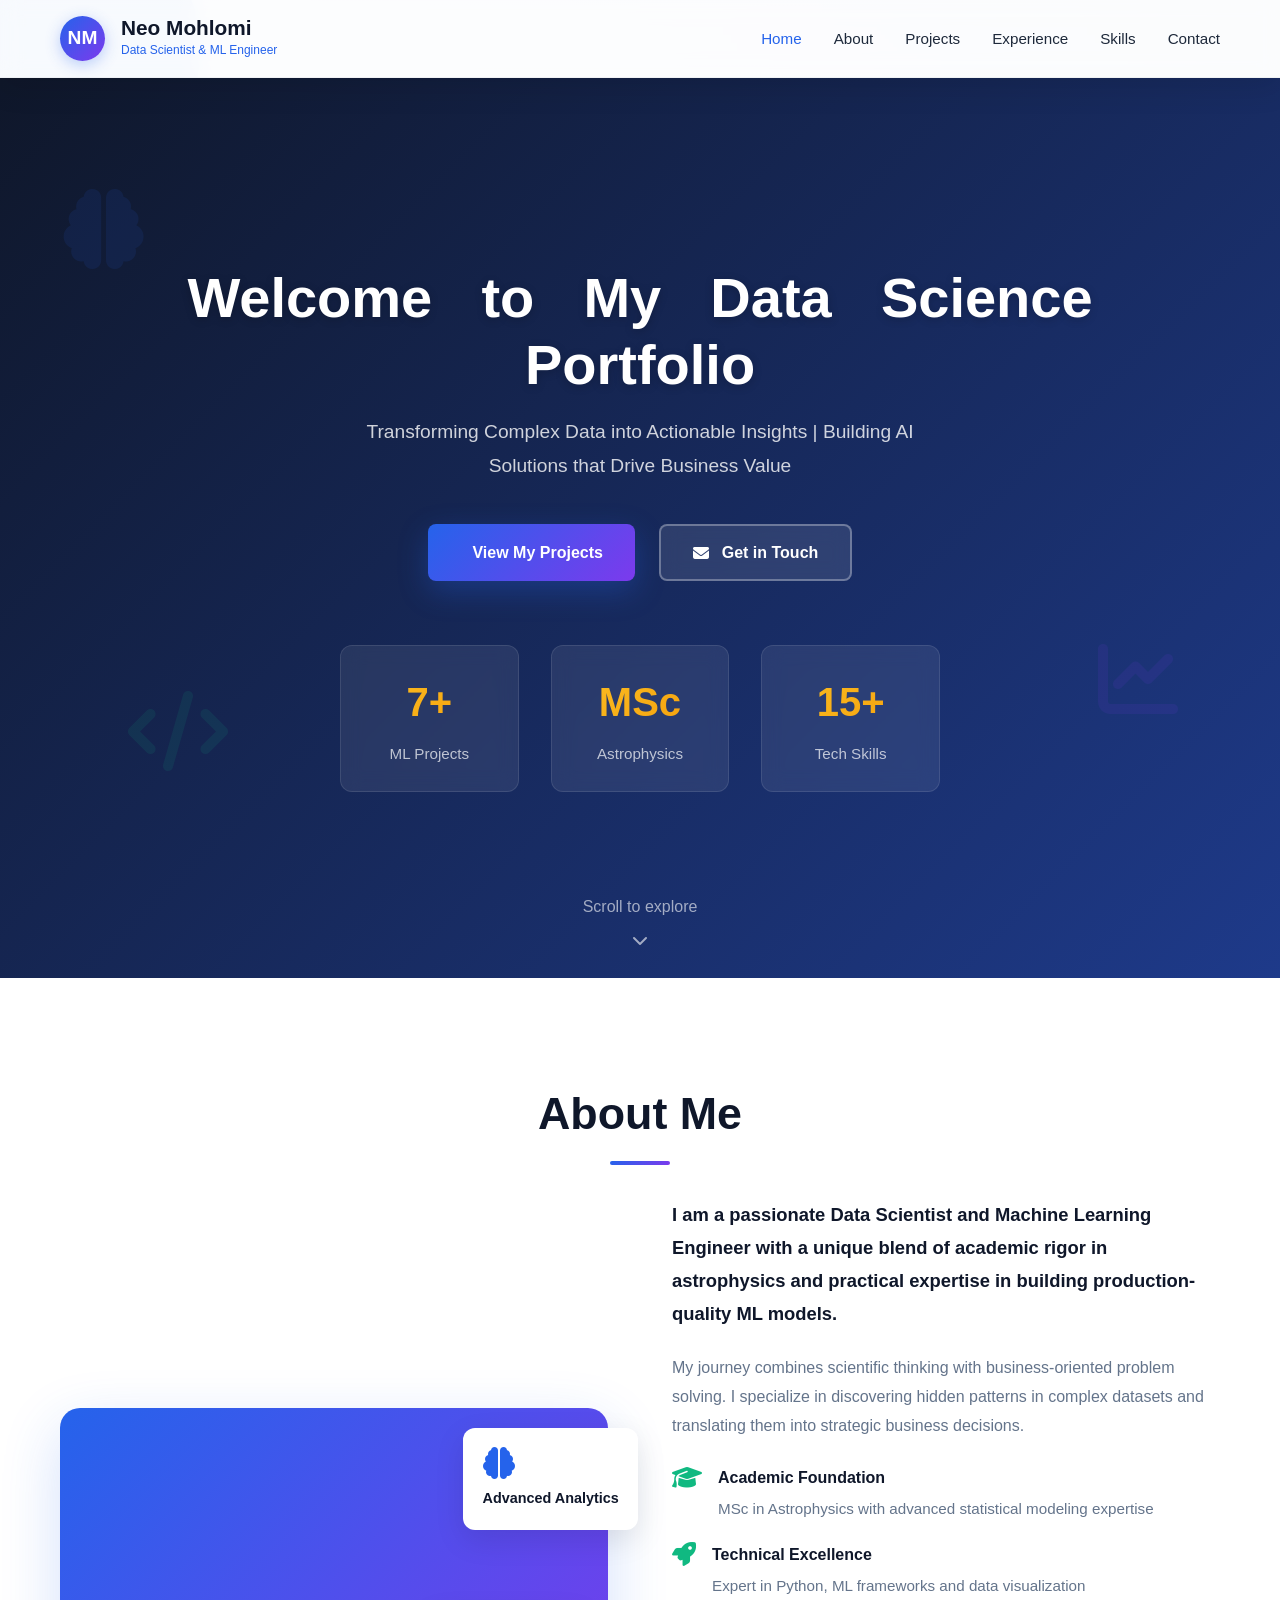
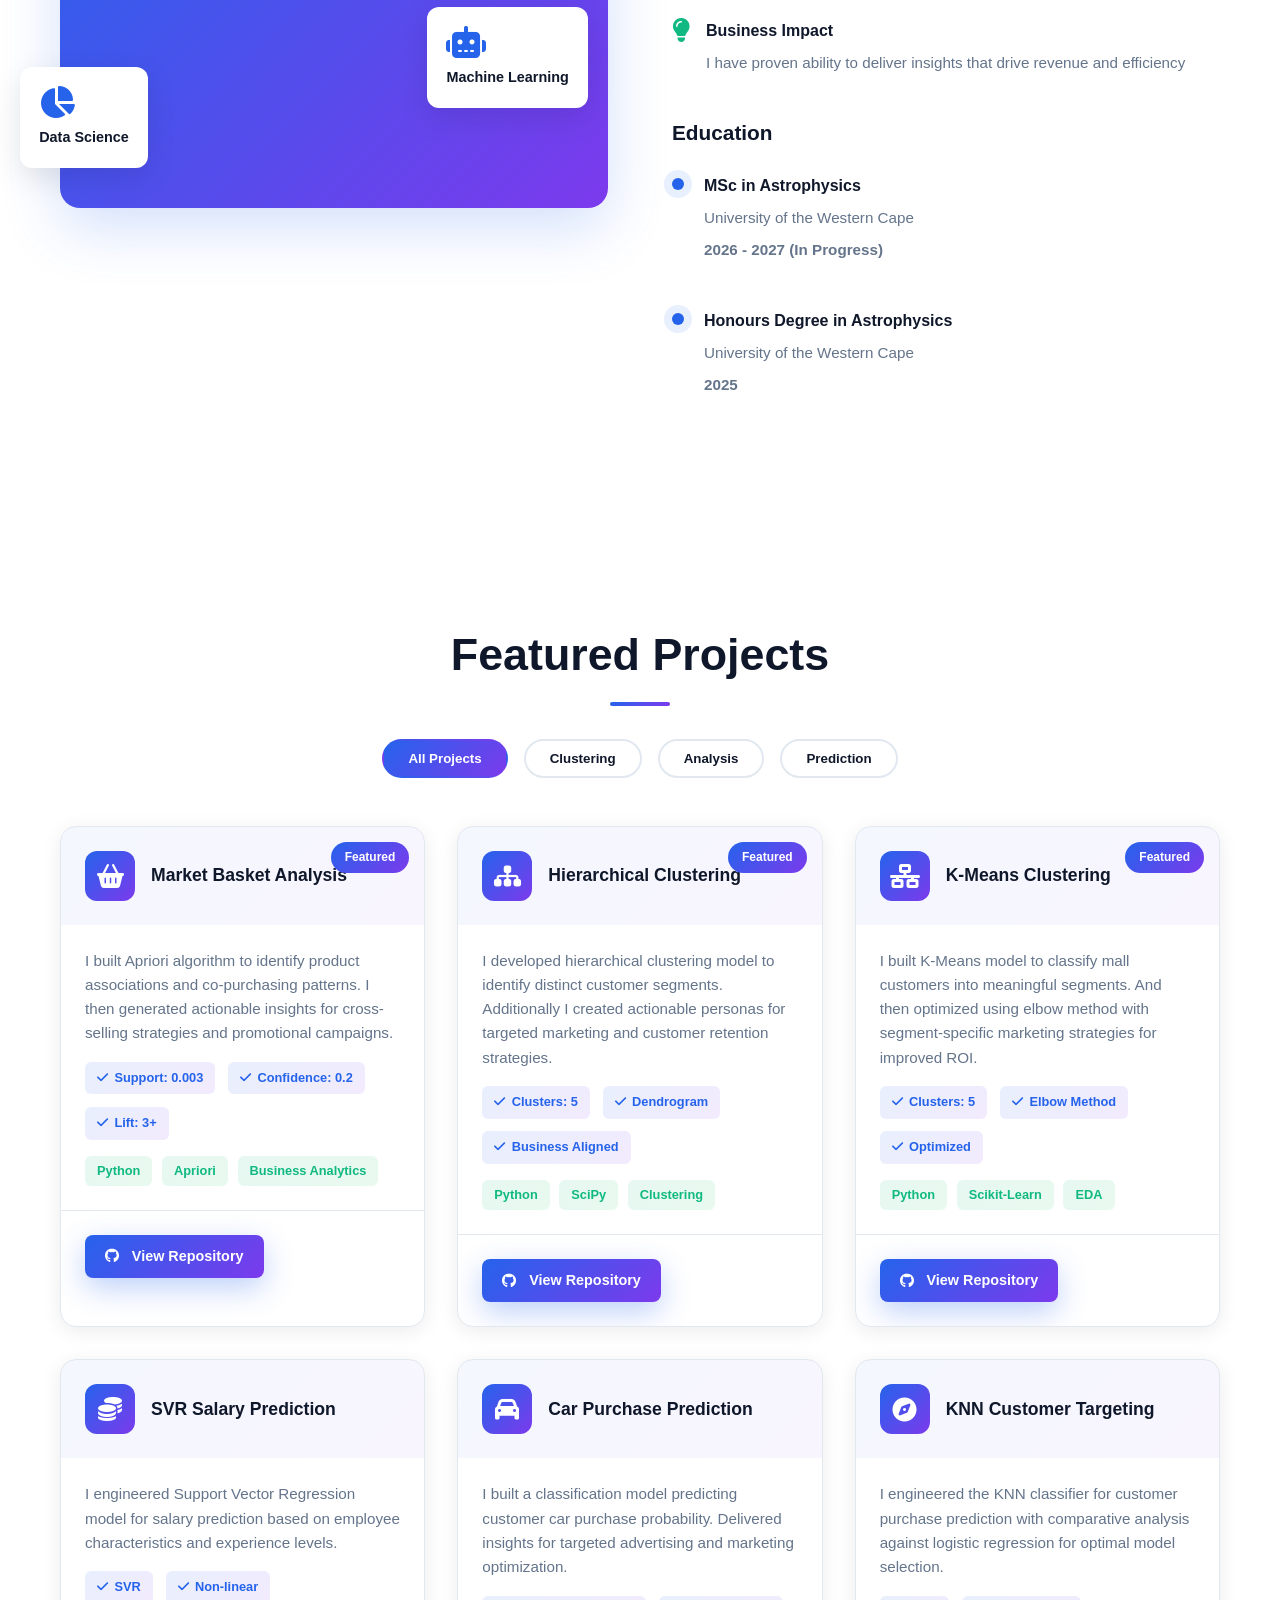
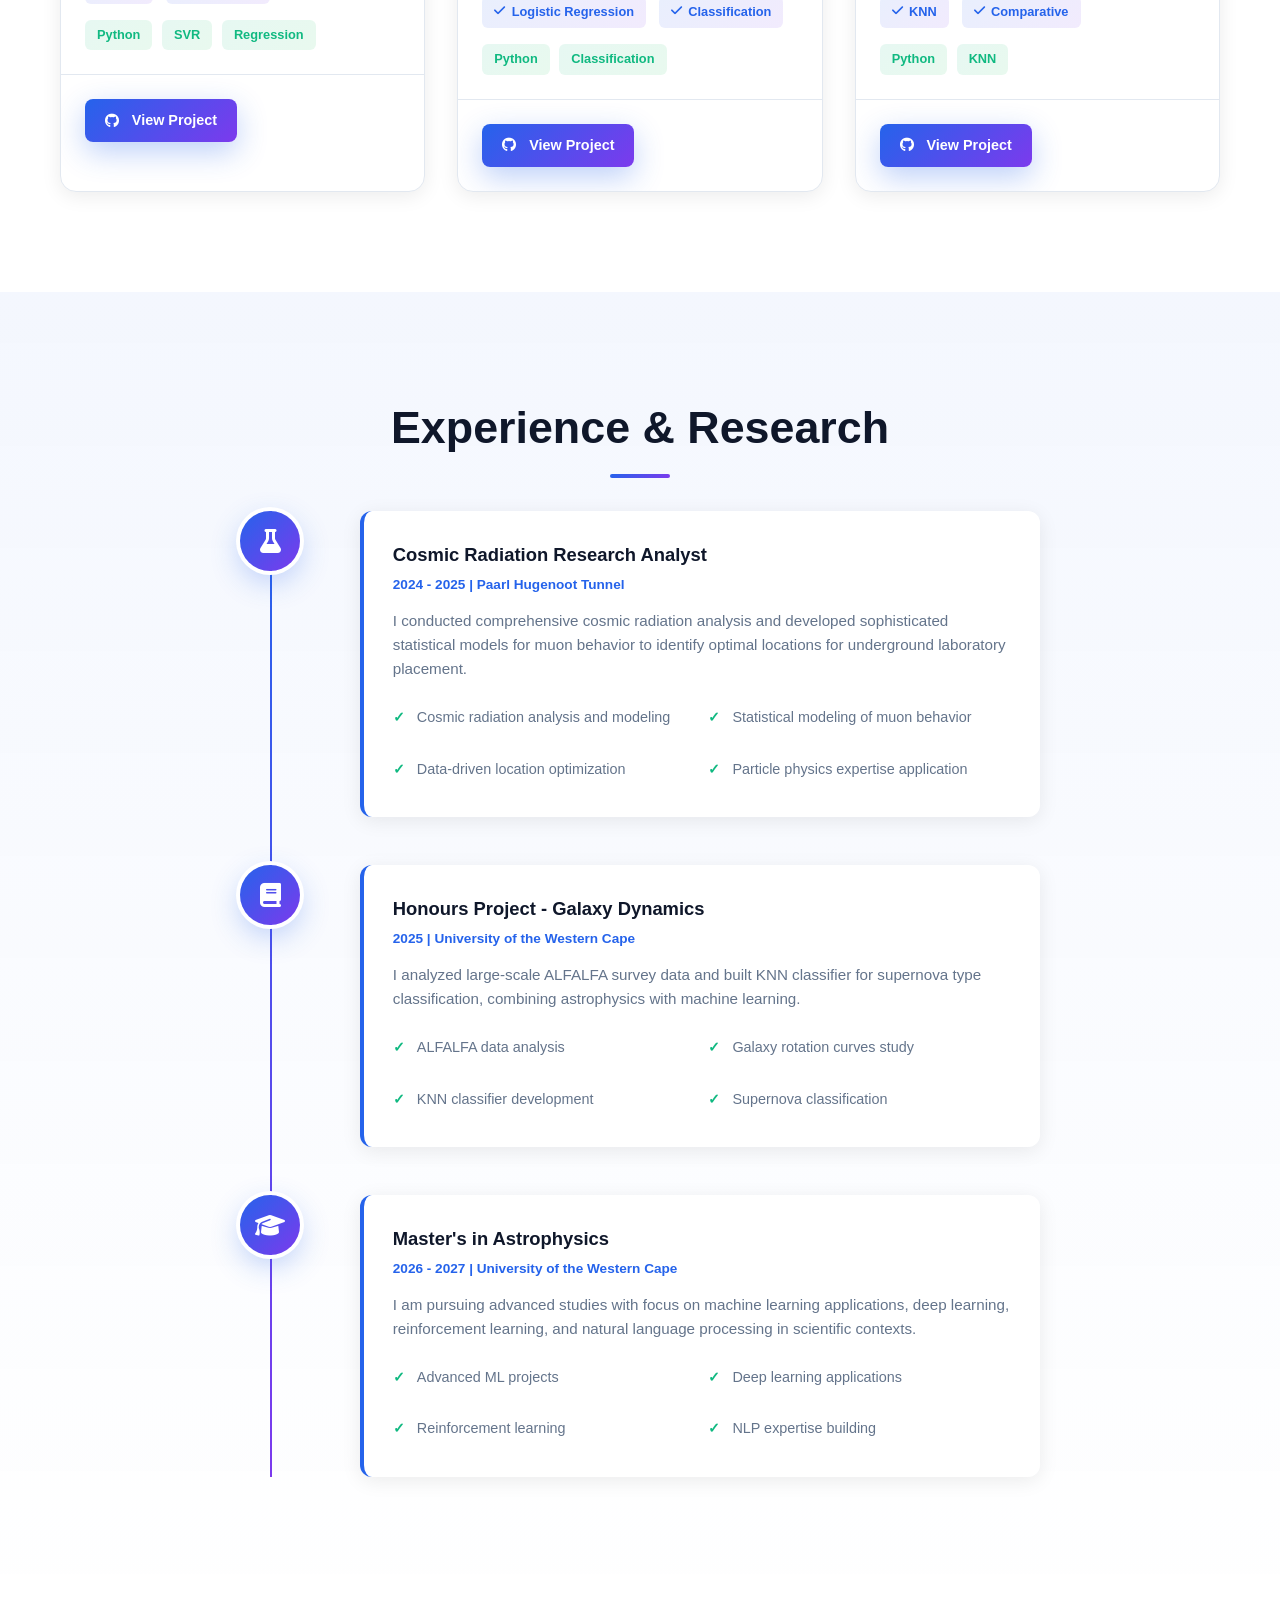
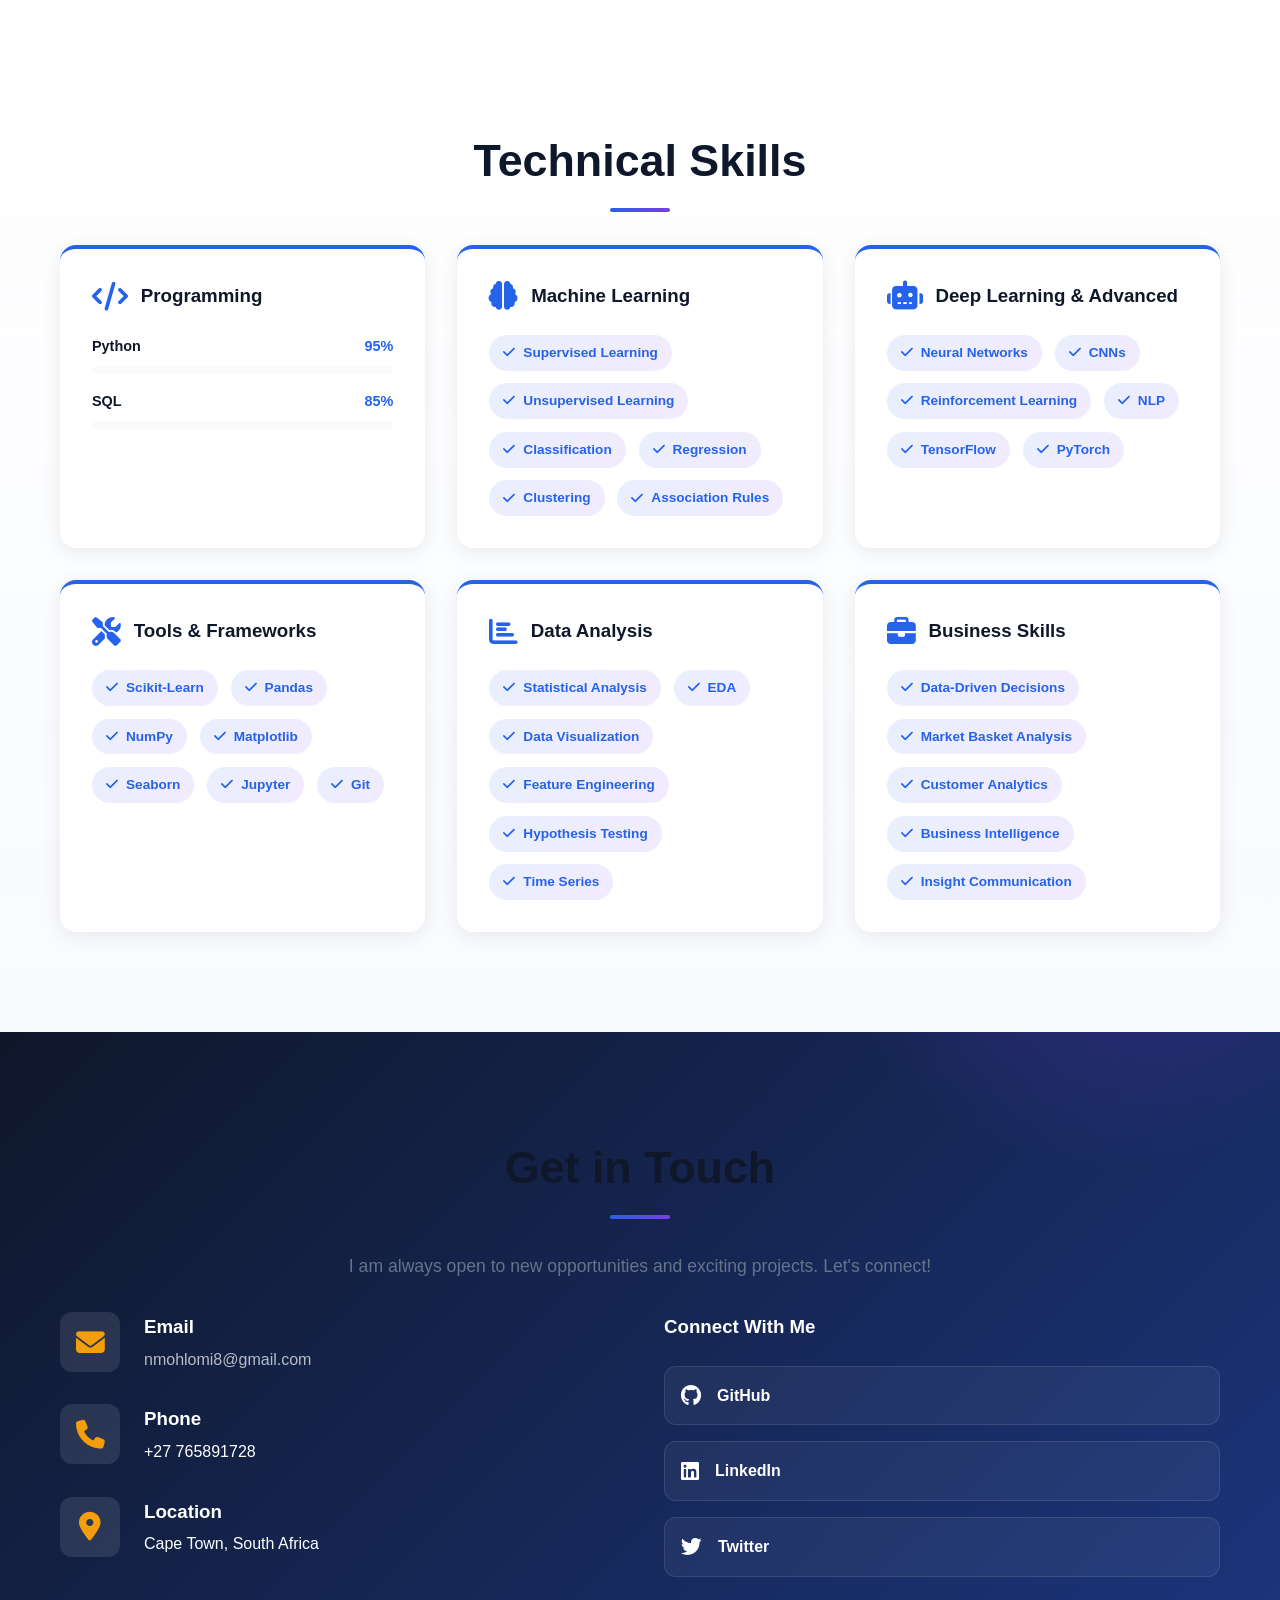
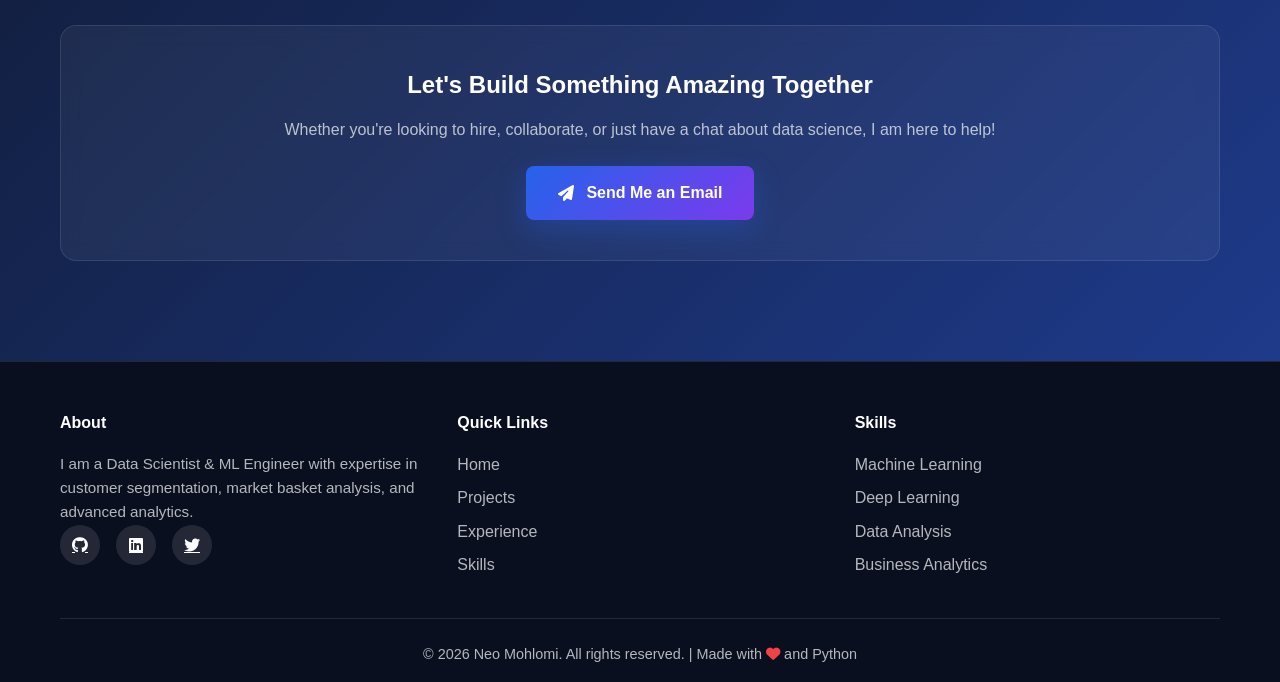
==== commit 8a18d36d: "Revise project descriptions and contact phone number Updated descriptions to use first-person perspe" ====
--- a/index.html
+++ b/index.html
@@ -291,7 +291,7 @@
                     </div>
                     <div class="project-body">
                         <p class="project-description">
-                            I engineered Support Vector Regression model for non-linear salary prediction based on employee characteristics and experience levels.
+                            I engineered Support Vector Regression model for  salary prediction based on employee characteristics and experience levels.
                         </p>
                         <div class="project-metrics">
                             <span class="metric"><i class="fas fa-check"></i> SVR</span>
@@ -402,7 +402,7 @@
                         <h3>Honours Project - Galaxy Dynamics</h3>
                         <p class="timeline-date">2025 | University of the Western Cape</p>
                         <p class="timeline-description">
-                            Analyzed large-scale ALFALFA survey data and built KNN classifier for supernova type classification, combining astrophysics with machine learning.
+                            I analyzed large-scale ALFALFA survey data and built KNN classifier for supernova type classification, combining astrophysics with machine learning.
                         </p>
                         <ul class="timeline-details">
                             <li>ALFALFA data analysis</li>
@@ -421,7 +421,7 @@
                         <h3>Master's in Astrophysics</h3>
                         <p class="timeline-date">2026 - 2027 | University of the Western Cape</p>
                         <p class="timeline-description">
-                            Pursuing advanced studies with focus on machine learning applications, deep learning, reinforcement learning, and natural language processing in scientific contexts.
+                            I am pursuing advanced studies with focus on machine learning applications, deep learning, reinforcement learning, and natural language processing in scientific contexts.
                         </p>
                         <ul class="timeline-details">
                             <li>Advanced ML projects</li>
@@ -575,7 +575,7 @@
                         </div>
                         <div>
                             <h3>Phone</h3>
-                            <p>+27 0765891728</p>
+                            <p>+27 765891728</p>
                         </div>
                     </div>
                     <div class="contact-item">
